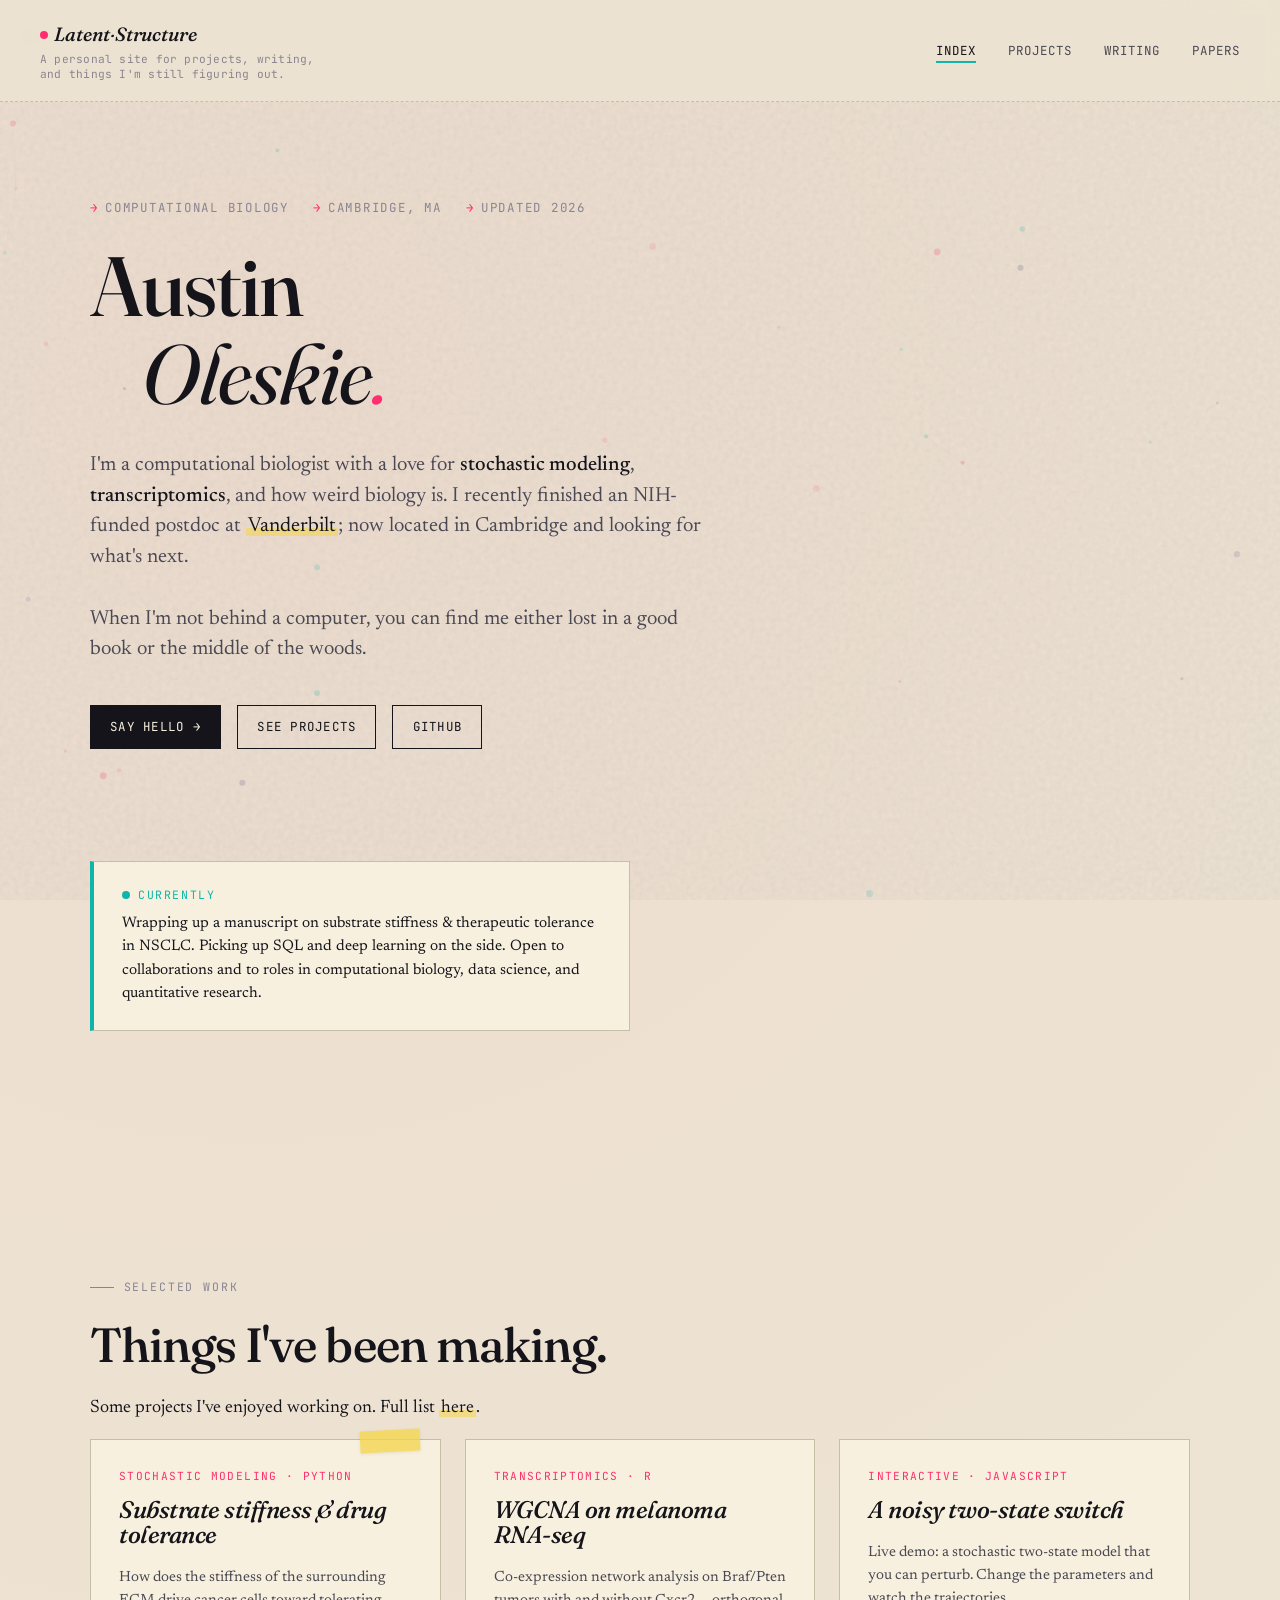
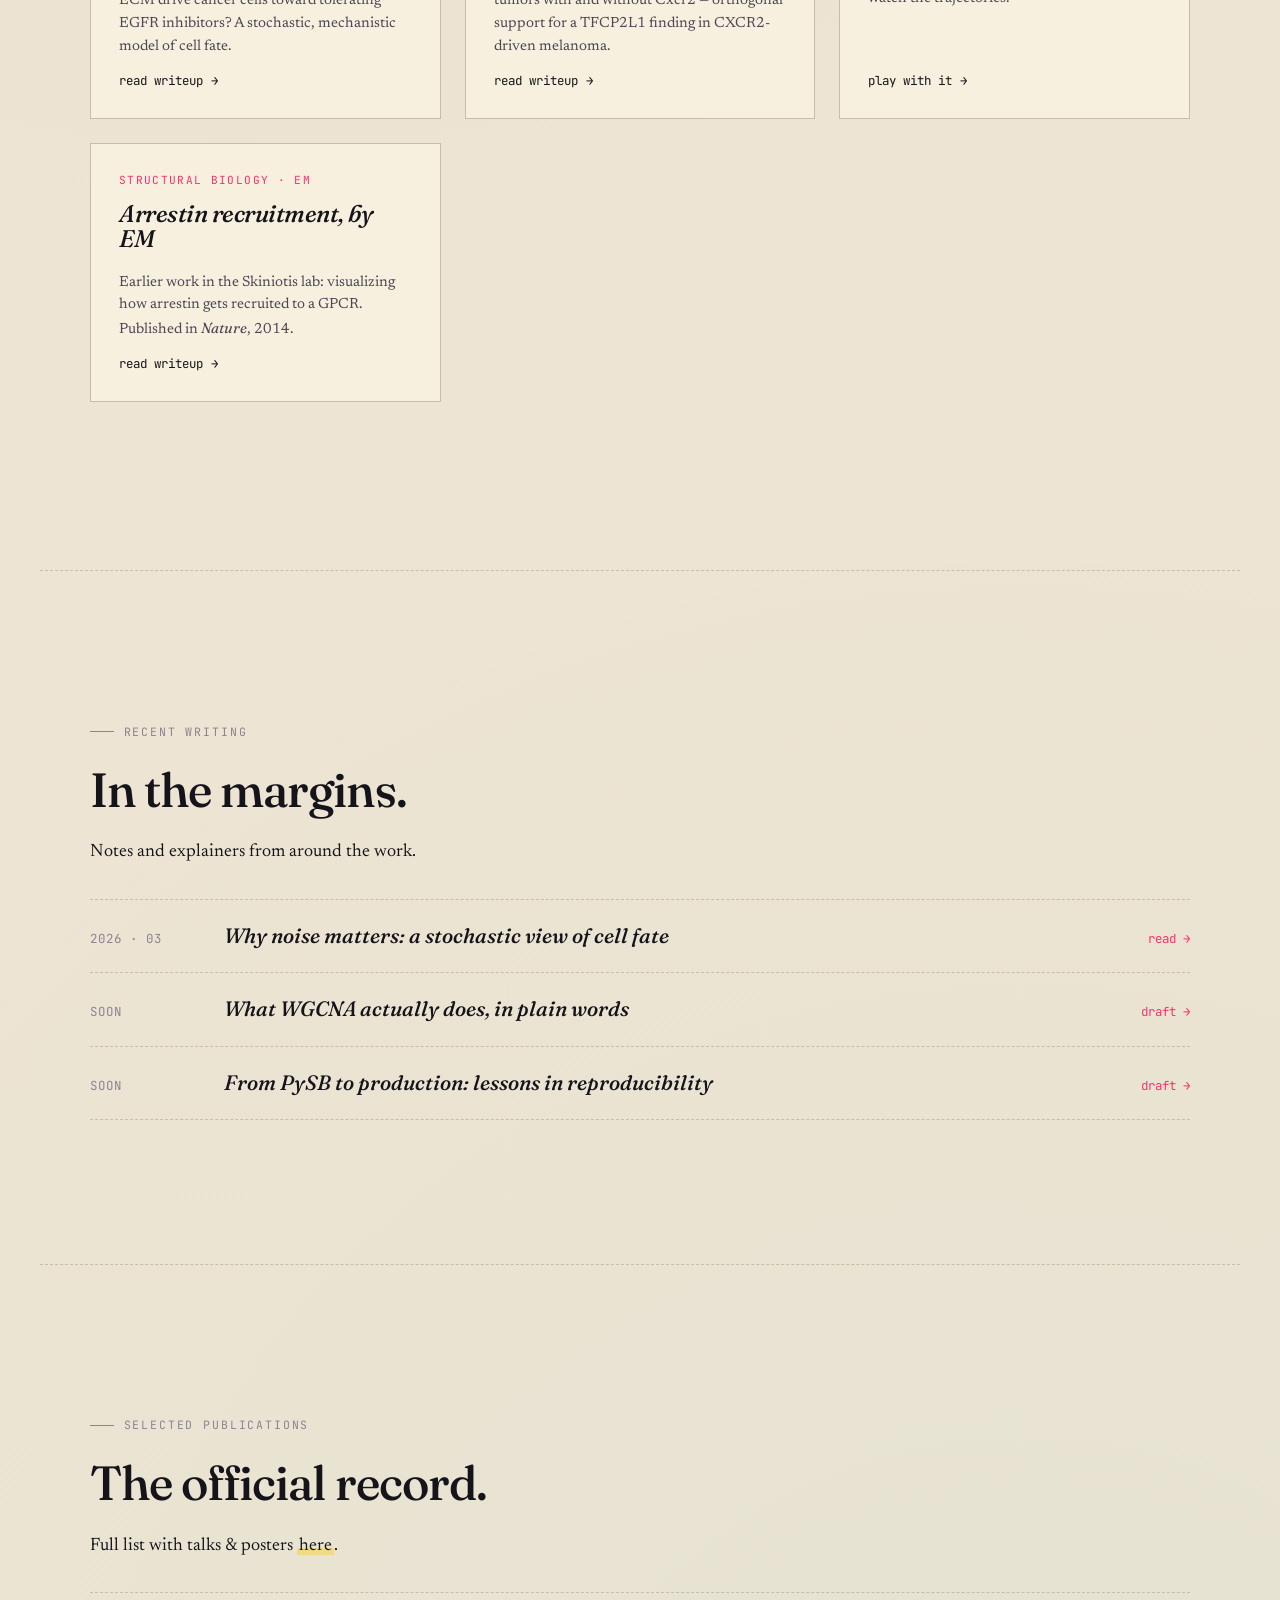
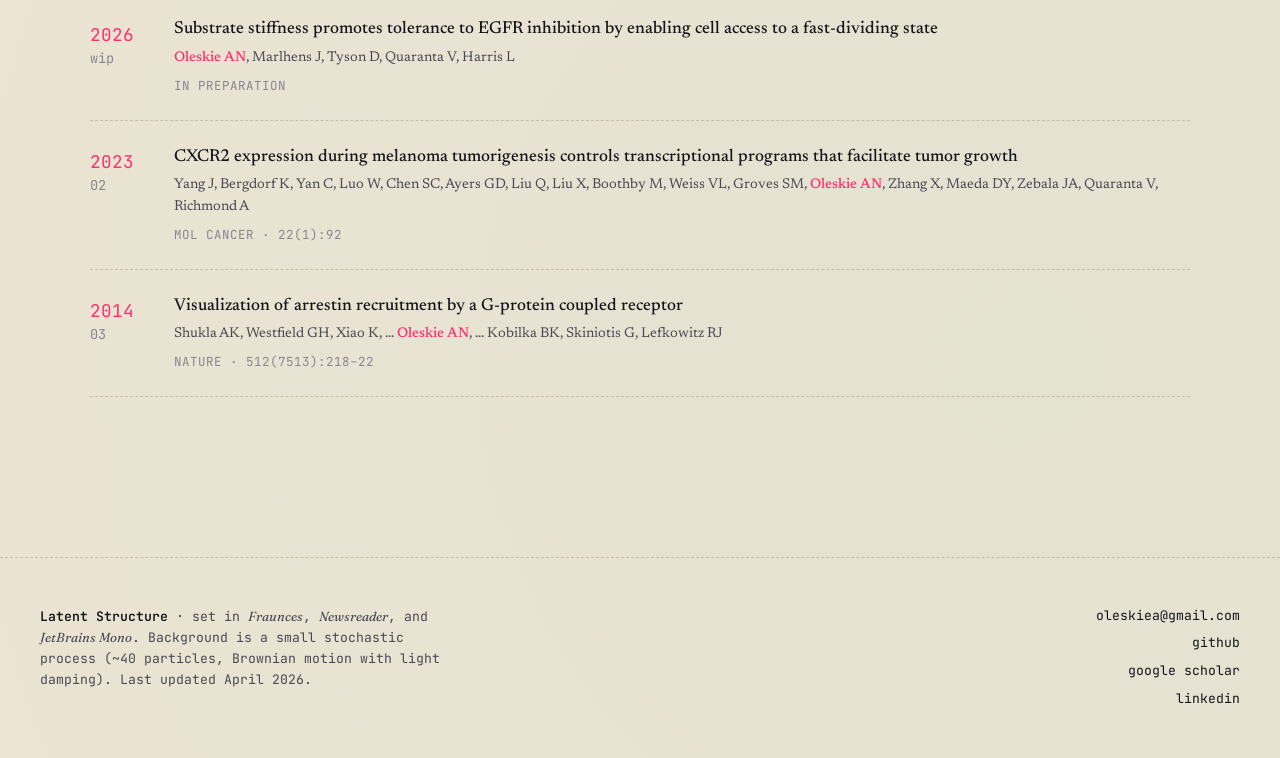
==== index.html @ 3dd17232 "Update projects page; better descriptors" ====
<!doctype html>
<html lang="en">

<head>
  <meta charset="utf-8" />
  <meta name="viewport" content="width=device-width, initial-scale=1" />
  <title>Austin Oleskie · computational biologist</title>
  <meta name="description"
    content="Austin Oleskie — computational biologist working on stochastic models, transcriptomics, and other fun projects." />
  <link rel="preconnect" href="https://fonts.googleapis.com" />
  <link rel="preconnect" href="https://fonts.gstatic.com" crossorigin />
  <link
    href="https://fonts.googleapis.com/css2?family=Fraunces:ital,opsz,wght@0,9..144,400;0,9..144,500;0,9..144,700;1,9..144,400;1,9..144,500&family=JetBrains+Mono:wght@400;600&family=Newsreader:ital,wght@0,400;0,500;0,600;1,400&display=swap"
    rel="stylesheet" />
  <link rel="stylesheet" href="assets/style.css" />
</head>

<body>
  <canvas id="particles"></canvas>

  <div class="shell">
    <nav class="top">
      <div class="mark"><a href="index.html"><span class="dot"></span>Latent<em>·</em>Structure</a><span class="tagline">A personal site for projects, writing, and things I'm still figuring out.</span></div>
      <ul>
        <li><a href="index.html" class="active">index</a></li>
        <li><a href="projects.html">projects</a></li>
        <li><a href="blog/">writing</a></li>
        <li><a href="publications.html">papers</a></li>
      </ul>
    </nav>

    <main>
      <!-- ─── hero ─── -->
      <section class="hero">
        <div class="meta reveal">
          <span>computational biology</span>
          <span>cambridge, ma</span>
          <span>updated 2026</span>
        </div>
        <h1 class="reveal d1">
          <span class="first">Austin</span>
          <span class="last">Oleskie</span>
        </h1>
        <p class="lede reveal d2">
          I'm a computational biologist with a love for <strong>stochastic modeling</strong>,
          <strong>transcriptomics</strong>, and how weird biology is. I recently finished
          an NIH-funded postdoc at <a class="inline" href="https://www.vanderbilt.edu/">Vanderbilt</a>;
          now located in Cambridge and looking for what's next.<br>
          <br>
          When I'm not behind a computer, you can find me either lost in a good book
          or the middle of the woods.
        </p>
        <div class="actions reveal d3">
          <a class="btn primary" href="mailto:oleskiea@gmail.com">say hello →</a>
          <a class="btn" href="projects.html">see projects</a>
          <a class="btn" href="https://github.com/" target="_blank" rel="noopener">github</a>
        </div>
      </section>

      <!-- ─── currently ─── -->
      <section style="padding-top: 0;">
        <div class="status reveal">
          <div class="label">currently</div>
          Wrapping up a manuscript on substrate stiffness &amp; therapeutic tolerance in
          NSCLC. Picking up SQL and deep learning on the side. Open to collaborations
          and to roles in computational biology, data science, and quantitative research.
        </div>
      </section>

      <!-- ─── projects ─── -->
      <section>
        <div class="eyebrow">selected work</div>
        <h2>Things I've been making.</h2>
        <p>Some projects I've enjoyed working on. Full list <a class="inline" href="projects.html">here</a>.</p>

        <div class="grid-projects">
          <a class="card featured" href="projects.html#stiffness">
            <span class="tag">stochastic modeling · python</span>
            <h3>Substrate stiffness &amp; drug tolerance</h3>
            <p>How does the stiffness of the surrounding ECM drive cancer cells toward
              tolerating EGFR inhibitors? A stochastic, mechanistic model of cell fate.</p>
            <span class="arrow">read writeup</span>
          </a>

          <a class="card" href="projects.html#wgcna">
            <span class="tag">transcriptomics · R</span>
            <h3>WGCNA on melanoma RNA-seq</h3>
            <p>Co-expression network analysis on Braf/Pten tumors with and without
              Cxcr2 — orthogonal support for a TFCP2L1 finding in CXCR2-driven melanoma.</p>
            <span class="arrow">read writeup</span>
          </a>

          <a class="card" href="demos/two-state-switch.html">
            <span class="tag">interactive · javascript</span>
            <h3>A noisy two-state switch</h3>
            <p>Live demo: a stochastic two-state model that you can perturb. Change the
              parameters and watch the trajectories.</p>
            <span class="arrow">play with it</span>
          </a>

          <a class="card" href="projects.html#em">
            <span class="tag">structural biology · em</span>
            <h3>Arrestin recruitment, by EM</h3>
            <p>Earlier work in the Skiniotis lab: visualizing how arrestin gets recruited
              to a GPCR. Published in <em>Nature</em>, 2014.</p>
            <span class="arrow">read writeup</span>
          </a>
        </div>
      </section>

      <hr class="dashed" />

      <!-- ─── writing ─── -->
      <section>
        <div class="eyebrow">recent writing</div>
        <h2>In the margins.</h2>
        <p>Notes and explainers from around the work.</p>

        <div class="posts">
          <a class="post-link" href="blog/stochastic-cell-fate.html">
            <span class="date">2026 · 03</span>
            <span class="title">Why noise matters: a stochastic view of cell fate</span>
            <span class="read">read →</span>
          </a>
          <a class="post-link" href="blog/">
            <span class="date">soon</span>
            <span class="title">What WGCNA actually does, in plain words</span>
            <span class="read">draft →</span>
          </a>
          <a class="post-link" href="blog/">
            <span class="date">soon</span>
            <span class="title">From PySB to production: lessons in reproducibility</span>
            <span class="read">draft →</span>
          </a>
        </div>
      </section>

      <hr class="dashed" />

      <!-- ─── publications ─── -->
      <section>
        <div class="eyebrow">selected publications</div>
        <h2>The official record.</h2>
        <p>Full list with talks &amp; posters <a class="inline" href="publications.html">here</a>.</p>

        <ol class="pub-list">
          <li>
            <div class="num"><span class="yr">2026</span> wip</div>
            <div>
              <div class="title">Substrate stiffness promotes tolerance to EGFR inhibition by enabling cell access to a
                fast-dividing state</div>
              <div class="authors"><strong>Oleskie AN</strong>, Marlhens J, Tyson D, Quaranta V, Harris L</div>
              <div class="venue">in preparation</div>
            </div>
          </li>
          <li>
            <div class="num"><span class="yr">2023</span> 02</div>
            <div>
              <div class="title">CXCR2 expression during melanoma tumorigenesis controls transcriptional programs that
                facilitate tumor growth</div>
              <div class="authors">Yang J, Bergdorf K, Yan C, Luo W, Chen SC, Ayers GD, Liu Q, Liu X, Boothby M, Weiss
                VL, Groves SM, <strong>Oleskie AN</strong>, Zhang X, Maeda DY, Zebala JA, Quaranta V, Richmond A</div>
              <div class="venue">Mol Cancer · 22(1):92</div>
            </div>
          </li>
          <li>
            <div class="num"><span class="yr">2014</span> 03</div>
            <div>
              <div class="title">Visualization of arrestin recruitment by a G-protein coupled receptor</div>
              <div class="authors">Shukla AK, Westfield GH, Xiao K, … <strong>Oleskie AN</strong>, … Kobilka BK,
                Skiniotis G, Lefkowitz RJ</div>
              <div class="venue">Nature · 512(7513):218–22</div>
            </div>
          </li>
        </ol>
      </section>
    </main>

    <footer>
      <div class="colophon">
        <strong>Latent Structure</strong> · set in <em>Fraunces</em>, <em>Newsreader</em>,
        and <em>JetBrains Mono</em>. Background is a small stochastic process
        (~40 particles, Brownian motion with light damping). Last updated April 2026.
      </div>
      <div class="links">
        <a href="mailto:oleskiea@gmail.com">oleskiea@gmail.com</a>
        <a href="https://github.com/aoleskie">github</a>
        <a
          href="https://scholar.google.com/citations?hl=en&user=KjXvl_oAAAAJ&view_op=list_works&gmla=AIqSsVuDvJ87dx4aifz9MTrtX6MfJv5J8pbEFMWkEYYTjitiVb8yt_DgWRZy1NHKKY92F_BEBjH-Nt3YDxhJ_txv">google
          scholar</a>
        <a href="https://www.linkedin.com/in/austin-oleskie/">linkedin</a>
      </div>
    </footer>
  </div>

  <script src="assets/main.js"></script>
</body>

</html>
---- assets/style.css ----
/* ─────────────────────────────────────────────────────────────
   Latent Structure · personal site
   "lab notebook" aesthetic — cream paper, ink type,
   fluorescent accents (magenta + teal)
   ───────────────────────────────────────────────────────────── */

:root {
  /* palette */
  --bg: #ede4d3;
  --bg-deep: #e3d9c4;
  --paper: #f7f0de;
  --ink: #14141a;
  --ink-soft: #4a4853;
  --ink-muted: #8a8590;
  --rule: #c8bea8;

  --magenta: #ff2e6e;
  --teal: #0fb5a8;
  --highlight: #f5d547;
  --indigo: #2c3a82;

  /* status palette */
  --status-done: #0fb5a8;
  --status-ongoing: #2c3a82;
  --status-paused: #8a8590;
  --status-wip: #ff2e6e;

  /* type */
  --display: "Fraunces", "Times New Roman", serif;
  --body: "Newsreader", Georgia, serif;
  --mono: "JetBrains Mono", "Courier New", monospace;

  /* layout */
  --measure: 68ch;
  --pad: clamp(1.25rem, 4vw, 2.5rem);
}

* { box-sizing: border-box; margin: 0; padding: 0; }

html { scroll-behavior: smooth; }

body {
  font-family: var(--body);
  font-size: 18px;
  line-height: 1.55;
  color: var(--ink);
  background: var(--bg);
  background-image:
    radial-gradient(circle at 20% 10%, rgba(255, 46, 110, 0.04), transparent 40%),
    radial-gradient(circle at 80% 90%, rgba(15, 181, 168, 0.04), transparent 40%);
  min-height: 100vh;
  overflow-x: hidden;
}

/* paper grain */
body::before {
  content: "";
  position: fixed;
  inset: 0;
  pointer-events: none;
  z-index: 1;
  opacity: 0.4;
  background-image:
    url("data:image/svg+xml,%3Csvg viewBox='0 0 200 200' xmlns='http://www.w3.org/2000/svg'%3E%3Cfilter id='n'%3E%3CfeTurbulence type='fractalNoise' baseFrequency='0.85' numOctaves='2'/%3E%3CfeColorMatrix values='0 0 0 0 0.08 0 0 0 0 0.08 0 0 0 0 0.1 0 0 0 0.18 0'/%3E%3C/filter%3E%3Crect width='100%25' height='100%25' filter='url(%23n)'/%3E%3C/svg%3E");
}

/* particle canvas */
#particles {
  position: fixed;
  inset: 0;
  z-index: 0;
  pointer-events: none;
  opacity: 0.55;
}

.shell { position: relative; z-index: 2; }

/* ─── nav ───────────────────────────────────────────────── */
nav.top {
  display: flex;
  justify-content: space-between;
  align-items: center;
  padding: 1.25rem var(--pad);
  border-bottom: 1px dashed var(--rule);
  background: rgba(237, 228, 211, 0.78);
  backdrop-filter: blur(6px);
  -webkit-backdrop-filter: blur(6px);
  position: sticky;
  top: 0;
  z-index: 10;
}

nav.top .mark {
  display: flex;
  flex-direction: column;
  gap: 0.15rem;
  font-family: var(--display);
  font-style: italic;
  font-weight: 500;
  font-size: 1.2rem;
  letter-spacing: -0.01em;
}
nav.top .mark a { color: var(--ink); text-decoration: none; }
nav.top .mark .dot {
  display: inline-block;
  width: 8px; height: 8px;
  background: var(--magenta);
  border-radius: 50%;
  margin-right: 0.4rem;
  transform: translateY(-2px);
}
nav.top .mark .tagline {
  font-family: var(--mono);
  font-style: normal;
  font-weight: 400;
  font-size: 0.7rem;
  letter-spacing: 0.02em;
  color: var(--ink-muted);
  max-width: 42ch;
  line-height: 1.3;
}
@media (max-width: 720px) {
  nav.top .mark .tagline { display: none; }
}

nav.top ul {
  list-style: none;
  display: flex;
  gap: clamp(1rem, 3vw, 2rem);
  font-family: var(--mono);
  font-size: 0.78rem;
  text-transform: uppercase;
  letter-spacing: 0.08em;
}
nav.top ul a {
  color: var(--ink-soft);
  text-decoration: none;
  position: relative;
  padding-bottom: 2px;
  transition: color 0.2s ease;
}
nav.top ul a:hover { color: var(--ink); }
nav.top ul a::after {
  content: "";
  position: absolute;
  left: 0; right: 0; bottom: -2px;
  height: 2px;
  background: var(--magenta);
  transform: scaleX(0);
  transform-origin: left;
  transition: transform 0.25s ease;
}
nav.top ul a:hover::after { transform: scaleX(1); }
nav.top ul a.active { color: var(--ink); }
nav.top ul a.active::after { transform: scaleX(1); background: var(--teal); }

/* ─── layout ────────────────────────────────────────────── */
main { padding: 0 var(--pad); }

section {
  max-width: 1100px;
  margin: 0 auto;
  padding: clamp(3rem, 8vw, 6rem) 0;
}

.eyebrow {
  font-family: var(--mono);
  font-size: 0.72rem;
  text-transform: uppercase;
  letter-spacing: 0.16em;
  color: var(--ink-muted);
  display: inline-flex;
  align-items: center;
  gap: 0.6rem;
  margin-bottom: 1.5rem;
}
.eyebrow::before {
  content: "";
  width: 24px;
  height: 1px;
  background: var(--ink-muted);
}

h1, h2, h3 {
  font-family: var(--display);
  font-weight: 500;
  letter-spacing: -0.02em;
  line-height: 1.05;
  color: var(--ink);
}

h1 { font-size: clamp(2.5rem, 7vw, 5.25rem); }
h2 { font-size: clamp(2rem, 4.5vw, 3rem); margin-bottom: 1.5rem; }
h3 { font-size: clamp(1.25rem, 2vw, 1.5rem); margin-bottom: 0.5rem; }

p { max-width: var(--measure); margin-bottom: 1rem; }

a { color: var(--ink); }
a.inline {
  text-decoration: none;
  background-image: linear-gradient(transparent 60%, rgba(245, 213, 71, 0.55) 60%);
  background-size: 100% 100%;
  padding: 0 0.1em;
  transition: background-image 0.25s ease;
}
a.inline:hover {
  background-image: linear-gradient(transparent 0%, rgba(245, 213, 71, 0.55) 0%);
}

em { font-family: var(--display); font-style: italic; font-weight: 400; }

code, .mono { font-family: var(--mono); font-size: 0.92em; }
code {
  background: rgba(20, 20, 26, 0.06);
  padding: 0.1em 0.35em;
  border-radius: 3px;
}

pre {
  font-family: var(--mono);
  font-size: 0.85rem;
  line-height: 1.5;
  background: var(--ink);
  color: #f0e9d8;
  padding: 1.25rem 1.5rem;
  border-radius: 4px;
  overflow-x: auto;
  margin: 1.5rem 0;
  border-left: 3px solid var(--magenta);
}
pre code { background: none; padding: 0; color: inherit; }

hr.dashed {
  border: none;
  border-top: 1px dashed var(--rule);
  margin: 3rem 0;
}

/* ─── hero ──────────────────────────────────────────────── */
.hero {
  padding-top: clamp(3rem, 10vw, 6rem);
  padding-bottom: clamp(2rem, 6vw, 4rem);
  position: relative;
}

.hero .meta {
  font-family: var(--mono);
  font-size: 0.78rem;
  text-transform: uppercase;
  letter-spacing: 0.14em;
  color: var(--ink-muted);
  margin-bottom: 1.5rem;
  display: flex;
  gap: 1.5rem;
  flex-wrap: wrap;
}
.hero .meta span::before {
  content: "→";
  margin-right: 0.4rem;
  color: var(--magenta);
}

.hero h1 {
  font-style: normal;
}
.hero h1 .first { display: block; }
.hero h1 .last {
  display: block;
  font-style: italic;
  font-weight: 400;
  color: var(--ink);
  margin-left: clamp(1rem, 4vw, 4rem);
  position: relative;
}
.hero h1 .last::after {
  content: ".";
  color: var(--magenta);
}

.hero .lede {
  font-family: var(--body);
  font-size: clamp(1.1rem, 1.6vw, 1.35rem);
  line-height: 1.5;
  margin-top: 2rem;
  max-width: 56ch;
  color: var(--ink-soft);
}
.hero .lede strong { color: var(--ink); font-weight: 500; }

.hero .actions {
  margin-top: 2.5rem;
  display: flex;
  gap: 1rem;
  flex-wrap: wrap;
}

.btn {
  display: inline-flex;
  align-items: center;
  gap: 0.5rem;
  padding: 0.7rem 1.2rem;
  font-family: var(--mono);
  font-size: 0.78rem;
  text-transform: uppercase;
  letter-spacing: 0.1em;
  text-decoration: none;
  border: 1px solid var(--ink);
  background: transparent;
  color: var(--ink);
  cursor: pointer;
  transition: all 0.2s ease;
}
.btn:hover {
  background: var(--ink);
  color: var(--paper);
  transform: translate(-2px, -2px);
  box-shadow: 4px 4px 0 var(--magenta);
}
.btn.primary {
  background: var(--ink);
  color: var(--paper);
}
.btn.primary:hover {
  background: var(--magenta);
  border-color: var(--magenta);
  box-shadow: 4px 4px 0 var(--ink);
}

/* ─── status block ──────────────────────────────────────── */
.status {
  background: var(--paper);
  border: 1px solid var(--rule);
  border-left: 4px solid var(--teal);
  padding: 1.5rem 1.75rem;
  margin: 3rem 0;
  font-size: 0.95rem;
  position: relative;
  max-width: 60ch;
}
.status .label {
  font-family: var(--mono);
  font-size: 0.72rem;
  text-transform: uppercase;
  letter-spacing: 0.14em;
  color: var(--teal);
  margin-bottom: 0.5rem;
  display: flex;
  align-items: center;
  gap: 0.5rem;
}
.status .label::before {
  content: "";
  width: 8px; height: 8px;
  background: var(--teal);
  border-radius: 50%;
  animation: pulse 2s ease-in-out infinite;
}
@keyframes pulse {
  0%, 100% { opacity: 1; transform: scale(1); }
  50% { opacity: 0.5; transform: scale(1.3); }
}

/* ─── filter pills ──────────────────────────────────────── */
.filters {
  display: flex;
  flex-wrap: wrap;
  gap: 0.5rem;
  margin: 1.5rem 0 0.5rem;
  font-family: var(--mono);
  font-size: 0.75rem;
  text-transform: uppercase;
  letter-spacing: 0.1em;
}
.filter-pill {
  display: inline-flex;
  align-items: center;
  gap: 0.4rem;
  padding: 0.4rem 0.8rem;
  border: 1px solid var(--rule);
  background: transparent;
  color: var(--ink-soft);
  cursor: pointer;
  transition: all 0.15s ease;
  font-family: inherit;
  font-size: inherit;
  text-transform: inherit;
  letter-spacing: inherit;
  border-radius: 999px;
}
.filter-pill:hover {
  border-color: var(--ink);
  color: var(--ink);
}
.filter-pill.active {
  background: var(--ink);
  color: var(--paper);
  border-color: var(--ink);
}
.filter-pill .count {
  font-size: 0.75em;
  color: var(--ink-muted);
  margin-left: 0.1em;
}
.filter-pill.active .count {
  color: rgba(247, 240, 222, 0.55);
}

/* ─── category headings ─────────────────────────────────── */
.category-heading {
  display: flex;
  align-items: baseline;
  gap: 1rem;
  margin: 2.5rem 0 1rem;
  padding-bottom: 0.5rem;
  border-bottom: 1px dashed var(--rule);
}
.category-heading h3 {
  font-family: var(--display);
  font-style: italic;
  font-weight: 500;
  font-size: 1.5rem;
}
.category-heading .count {
  font-family: var(--mono);
  font-size: 0.75rem;
  color: var(--ink-muted);
  text-transform: uppercase;
  letter-spacing: 0.1em;
}
.category-heading.is-hidden { display: none; }

/* ─── project cards ─────────────────────────────────────── */
.grid-projects {
  display: grid;
  grid-template-columns: repeat(auto-fit, minmax(280px, 1fr));
  gap: 1.5rem;
  margin-top: 1rem;
  margin-bottom: 1.5rem;
}

.card {
  background: var(--paper);
  border: 1px solid var(--rule);
  padding: 1.75rem;
  text-decoration: none;
  color: inherit;
  position: relative;
  transition: transform 0.25s ease, box-shadow 0.25s ease, opacity 0.2s ease;
  display: flex;
  flex-direction: column;
  gap: 0.75rem;
}
.card:hover {
  transform: translate(-3px, -3px);
  box-shadow: 6px 6px 0 var(--ink);
}
.card.is-filtered-out { display: none; }
.card .tag {
  font-family: var(--mono);
  font-size: 0.7rem;
  text-transform: uppercase;
  letter-spacing: 0.12em;
  color: var(--magenta);
}
.card h3 {
  font-family: var(--display);
  font-style: italic;
  font-weight: 500;
}
.card p {
  font-size: 0.92rem;
  color: var(--ink-soft);
  margin: 0;
}
.card .arrow {
  margin-top: auto;
  font-family: var(--mono);
  font-size: 0.78rem;
  color: var(--ink);
  display: flex;
  align-items: center;
  gap: 0.5rem;
}
.card .arrow::after {
  content: "→";
  transition: transform 0.2s ease;
}
.card:hover .arrow::after { transform: translateX(4px); }

.card.featured .status-badge {
  top: 1.6rem;
}

/* tape on featured */
.card.featured::before {
  content: "";
  position: absolute;
  top: -10px;
  right: 20px;
  width: 60px;
  height: 22px;
  background: rgba(245, 213, 71, 0.75);
  transform: rotate(-3deg);
  box-shadow: 0 1px 3px rgba(0, 0, 0, 0.08);
  z-index: 1;
}

/* ─── status badge on cards ─────────────────────────────── */
.card .status-badge {
  position: absolute;
  top: 1rem;
  right: 1rem;
  font-family: var(--mono);
  font-size: 0.62rem;
  text-transform: uppercase;
  letter-spacing: 0.12em;
  padding: 0.2rem 0.5rem;
  border-radius: 2px;
  background: rgba(20, 20, 26, 0.06);
  color: var(--ink-soft);
  display: inline-flex;
  align-items: center;
  gap: 0.35rem;
}
.card .status-badge::before {
  content: "";
  width: 6px;
  height: 6px;
  border-radius: 50%;
  background: var(--ink-muted);
}
.card .status-badge[data-status="done"]::before { background: var(--status-done); }
.card .status-badge[data-status="ongoing"]::before { background: var(--status-ongoing); }
.card .status-badge[data-status="paused"]::before { background: var(--status-paused); }
.card .status-badge[data-status="wip"]::before {
  background: var(--status-wip);
  animation: pulse 2s ease-in-out infinite;
}

/* ─── publication list ──────────────────────────────────── */
.pub-list {
  list-style: none;
  margin-top: 2rem;
}
.pub-list li {
  display: grid;
  grid-template-columns: 60px 1fr;
  gap: 1.5rem;
  padding: 1.5rem 0;
  border-top: 1px dashed var(--rule);
}
.pub-list li:last-child { border-bottom: 1px dashed var(--rule); }
.pub-list .num {
  font-family: var(--mono);
  font-size: 0.85rem;
  color: var(--ink-muted);
}
.pub-list .num .yr { color: var(--magenta); display: block; font-size: 1.1rem; margin-top: 0.2rem; }
.pub-list .title {
  font-family: var(--body);
  font-size: 1.08rem;
  font-weight: 500;
  line-height: 1.4;
  margin-bottom: 0.4rem;
  color: var(--ink);
}
.pub-list .authors {
  font-size: 0.88rem;
  color: var(--ink-soft);
  margin-bottom: 0.4rem;
}
.pub-list .authors strong { color: var(--magenta); font-weight: 500; }
.pub-list .venue {
  font-family: var(--mono);
  font-size: 0.78rem;
  color: var(--ink-muted);
  text-transform: uppercase;
  letter-spacing: 0.08em;
}

/* ─── blog list ─────────────────────────────────────────── */
.posts {
  display: flex;
  flex-direction: column;
  margin-top: 2rem;
}
.post-link {
  display: grid;
  grid-template-columns: 110px 1fr auto;
  gap: 1.5rem;
  align-items: baseline;
  padding: 1.25rem 0;
  border-top: 1px dashed var(--rule);
  text-decoration: none;
  color: inherit;
  transition: padding 0.2s ease;
}
.post-link:last-child { border-bottom: 1px dashed var(--rule); }
.post-link:hover { padding-left: 0.75rem; }
.post-link .date {
  font-family: var(--mono);
  font-size: 0.78rem;
  color: var(--ink-muted);
  text-transform: uppercase;
  letter-spacing: 0.08em;
}
.post-link .title {
  font-family: var(--display);
  font-size: 1.3rem;
  font-style: italic;
  font-weight: 500;
}
.post-link .read {
  font-family: var(--mono);
  font-size: 0.78rem;
  color: var(--magenta);
}
@media (max-width: 640px) {
  .post-link { grid-template-columns: 1fr; gap: 0.4rem; }
  .post-link .read { display: none; }
}

/* ─── article (blog post / project deep-dive) ───────────── */
.article {
  max-width: var(--measure);
  margin: 0 auto;
  padding: clamp(2rem, 6vw, 4rem) 0;
}
.article header { margin-bottom: 3rem; }
.article header .date {
  font-family: var(--mono);
  font-size: 0.78rem;
  text-transform: uppercase;
  letter-spacing: 0.12em;
  color: var(--ink-muted);
  margin-bottom: 1rem;
}
.article h1 {
  font-size: clamp(2rem, 4.5vw, 3.25rem);
  font-style: italic;
  font-weight: 500;
}
.article p {
  font-size: 1.08rem;
  line-height: 1.7;
  margin-bottom: 1.5rem;
}
.article p.lede {
  font-size: 1.25rem;
  font-style: italic;
  color: var(--ink-soft);
  font-family: var(--display);
  font-weight: 400;
}
.article h2 {
  font-size: 1.65rem;
  margin-top: 2.5rem;
  margin-bottom: 0.75rem;
}
.article ul { padding-left: 1.5rem; margin-bottom: 1.5rem; }
.article li { margin-bottom: 0.5rem; }
.article blockquote {
  border-left: 3px solid var(--magenta);
  padding: 0.5rem 0 0.5rem 1.5rem;
  font-style: italic;
  color: var(--ink-soft);
  margin: 1.5rem 0;
}
.article .footnote {
  font-family: var(--mono);
  font-size: 0.85rem;
  color: var(--ink-muted);
  margin-top: 3rem;
  padding-top: 1rem;
  border-top: 1px dashed var(--rule);
}

/* ─── reading list ──────────────────────────────────────── */
.reading-grid {
  display: grid;
  grid-template-columns: repeat(auto-fill, minmax(220px, 1fr));
  gap: 1rem;
  margin-top: 2rem;
}
.book {
  background: var(--paper);
  border: 1px solid var(--rule);
  padding: 1rem 1.1rem;
  display: flex;
  flex-direction: column;
  gap: 0.3rem;
  position: relative;
  transition: transform 0.2s ease, box-shadow 0.2s ease;
}
.book:hover {
  transform: translate(-2px, -2px);
  box-shadow: 4px 4px 0 var(--ink);
}
.book .country {
  font-family: var(--mono);
  font-size: 0.7rem;
  text-transform: uppercase;
  letter-spacing: 0.1em;
  color: var(--magenta);
}
.book .title {
  font-family: var(--display);
  font-style: italic;
  font-size: 1.05rem;
  line-height: 1.25;
  color: var(--ink);
}
.book .author {
  font-size: 0.85rem;
  color: var(--ink-soft);
}
.book .year {
  font-family: var(--mono);
  font-size: 0.72rem;
  color: var(--ink-muted);
  margin-top: 0.2rem;
}
.book.is-future {
  background: transparent;
  border-style: dashed;
  opacity: 0.7;
}
.book.is-future .title { color: var(--ink-muted); }

/* ─── interactive demo styling ──────────────────────────── */
.demo-frame {
  background: var(--paper);
  border: 1px solid var(--rule);
  padding: 1.5rem;
  margin: 2rem 0;
}
.demo-controls {
  display: grid;
  grid-template-columns: repeat(auto-fit, minmax(180px, 1fr));
  gap: 1rem;
  margin-bottom: 1rem;
  font-family: var(--mono);
  font-size: 0.82rem;
}
.demo-controls label {
  display: flex;
  flex-direction: column;
  gap: 0.4rem;
  color: var(--ink-soft);
}
.demo-controls .lbl {
  color: var(--ink);
  font-weight: 500;
}
.demo-controls .lbl em {
  color: var(--ink-muted);
  font-family: var(--body);
  font-style: italic;
  font-weight: 400;
  margin-left: 0.25em;
}
.demo-controls sub {
  font-size: 0.75em;
  color: var(--ink-soft);
}
.demo-controls input[type="range"] {
  -webkit-appearance: none;
  width: 100%;
  height: 4px;
  background: var(--rule);
  outline: none;
}
.demo-controls input[type="range"]::-webkit-slider-thumb {
  -webkit-appearance: none;
  width: 16px; height: 16px;
  border-radius: 50%;
  background: var(--magenta);
  cursor: pointer;
}
.demo-controls input[type="range"]::-moz-range-thumb {
  width: 16px; height: 16px;
  border-radius: 50%;
  background: var(--magenta);
  cursor: pointer;
  border: none;
}
.demo-controls .val { color: var(--magenta); font-weight: 600; }
.demo-buttons { display: flex; gap: 0.5rem; margin-top: 0.5rem; flex-wrap: wrap; }
.demo-buttons button {
  font-family: var(--mono);
  font-size: 0.75rem;
  text-transform: uppercase;
  letter-spacing: 0.08em;
  padding: 0.45rem 0.9rem;
  border: 1px solid var(--ink);
  background: transparent;
  color: var(--ink);
  cursor: pointer;
  transition: all 0.15s ease;
}
.demo-buttons button:hover { background: var(--ink); color: var(--paper); }

canvas.demo-canvas {
  width: 100%;
  height: 320px;
  background: var(--paper);
  border: 1px solid var(--rule);
  display: block;
}

/* ─── footer ────────────────────────────────────────────── */
footer {
  border-top: 1px dashed var(--rule);
  padding: 3rem var(--pad);
  margin-top: 4rem;
  display: grid;
  grid-template-columns: 1fr auto;
  gap: 2rem;
  font-family: var(--mono);
  font-size: 0.82rem;
  color: var(--ink-soft);
}
footer .colophon { max-width: 50ch; line-height: 1.6; }
footer .colophon strong { color: var(--ink); font-weight: 600; }
footer .links { display: flex; flex-direction: column; gap: 0.4rem; align-items: flex-end; }
footer .links a {
  color: var(--ink);
  text-decoration: none;
  border-bottom: 1px solid transparent;
  transition: border-color 0.2s ease;
}
footer .links a:hover { border-color: var(--magenta); }
@media (max-width: 640px) {
  footer { grid-template-columns: 1fr; }
  footer .links { align-items: flex-start; }
}

/* ─── reveal animation ──────────────────────────────────── */
.reveal {
  opacity: 0;
  transform: translateY(20px);
  animation: reveal 0.7s cubic-bezier(0.16, 1, 0.3, 1) forwards;
}
.reveal.d1 { animation-delay: 0.1s; }
.reveal.d2 { animation-delay: 0.2s; }
.reveal.d3 { animation-delay: 0.35s; }
.reveal.d4 { animation-delay: 0.5s; }
@keyframes reveal {
  to { opacity: 1; transform: translateY(0); }
}

::selection { background: var(--magenta); color: var(--paper); }

@media (max-width: 640px) {
  body { font-size: 17px; }
  .pub-list li { grid-template-columns: 1fr; gap: 0.4rem; }
}
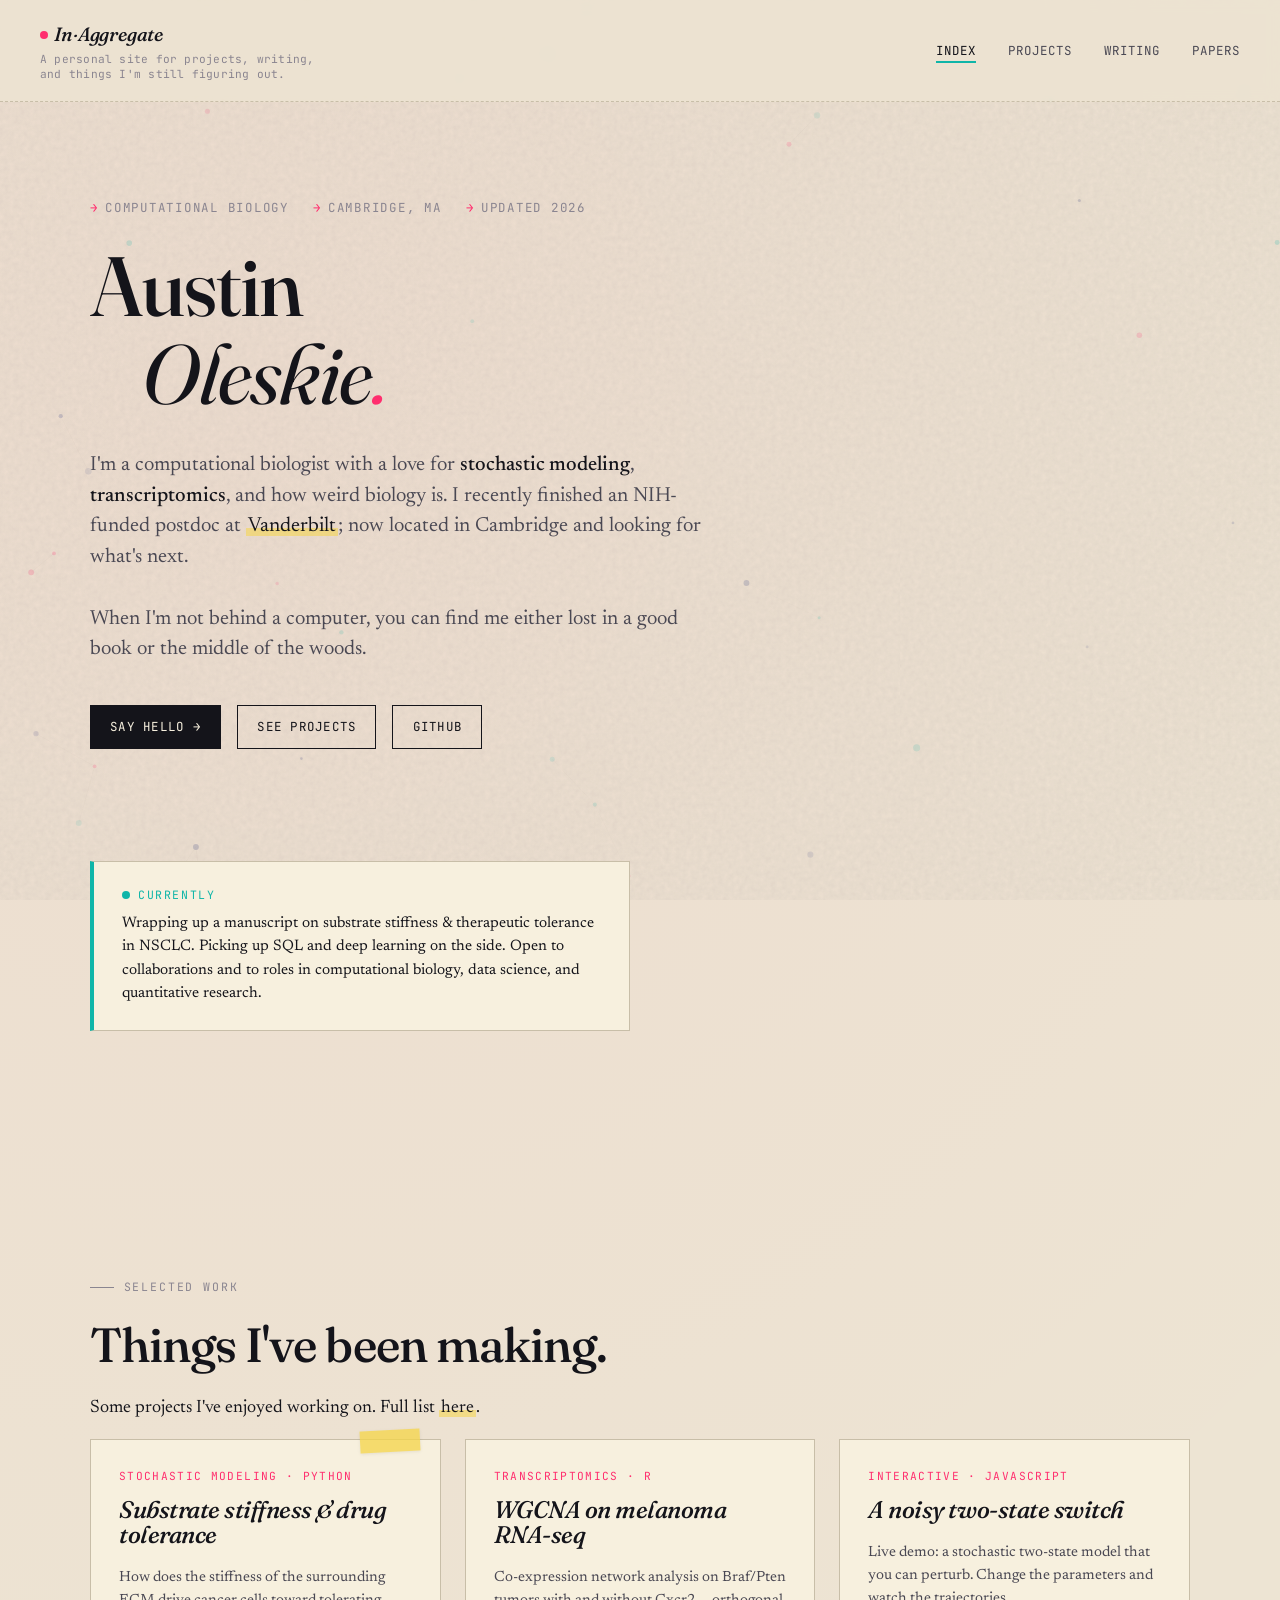
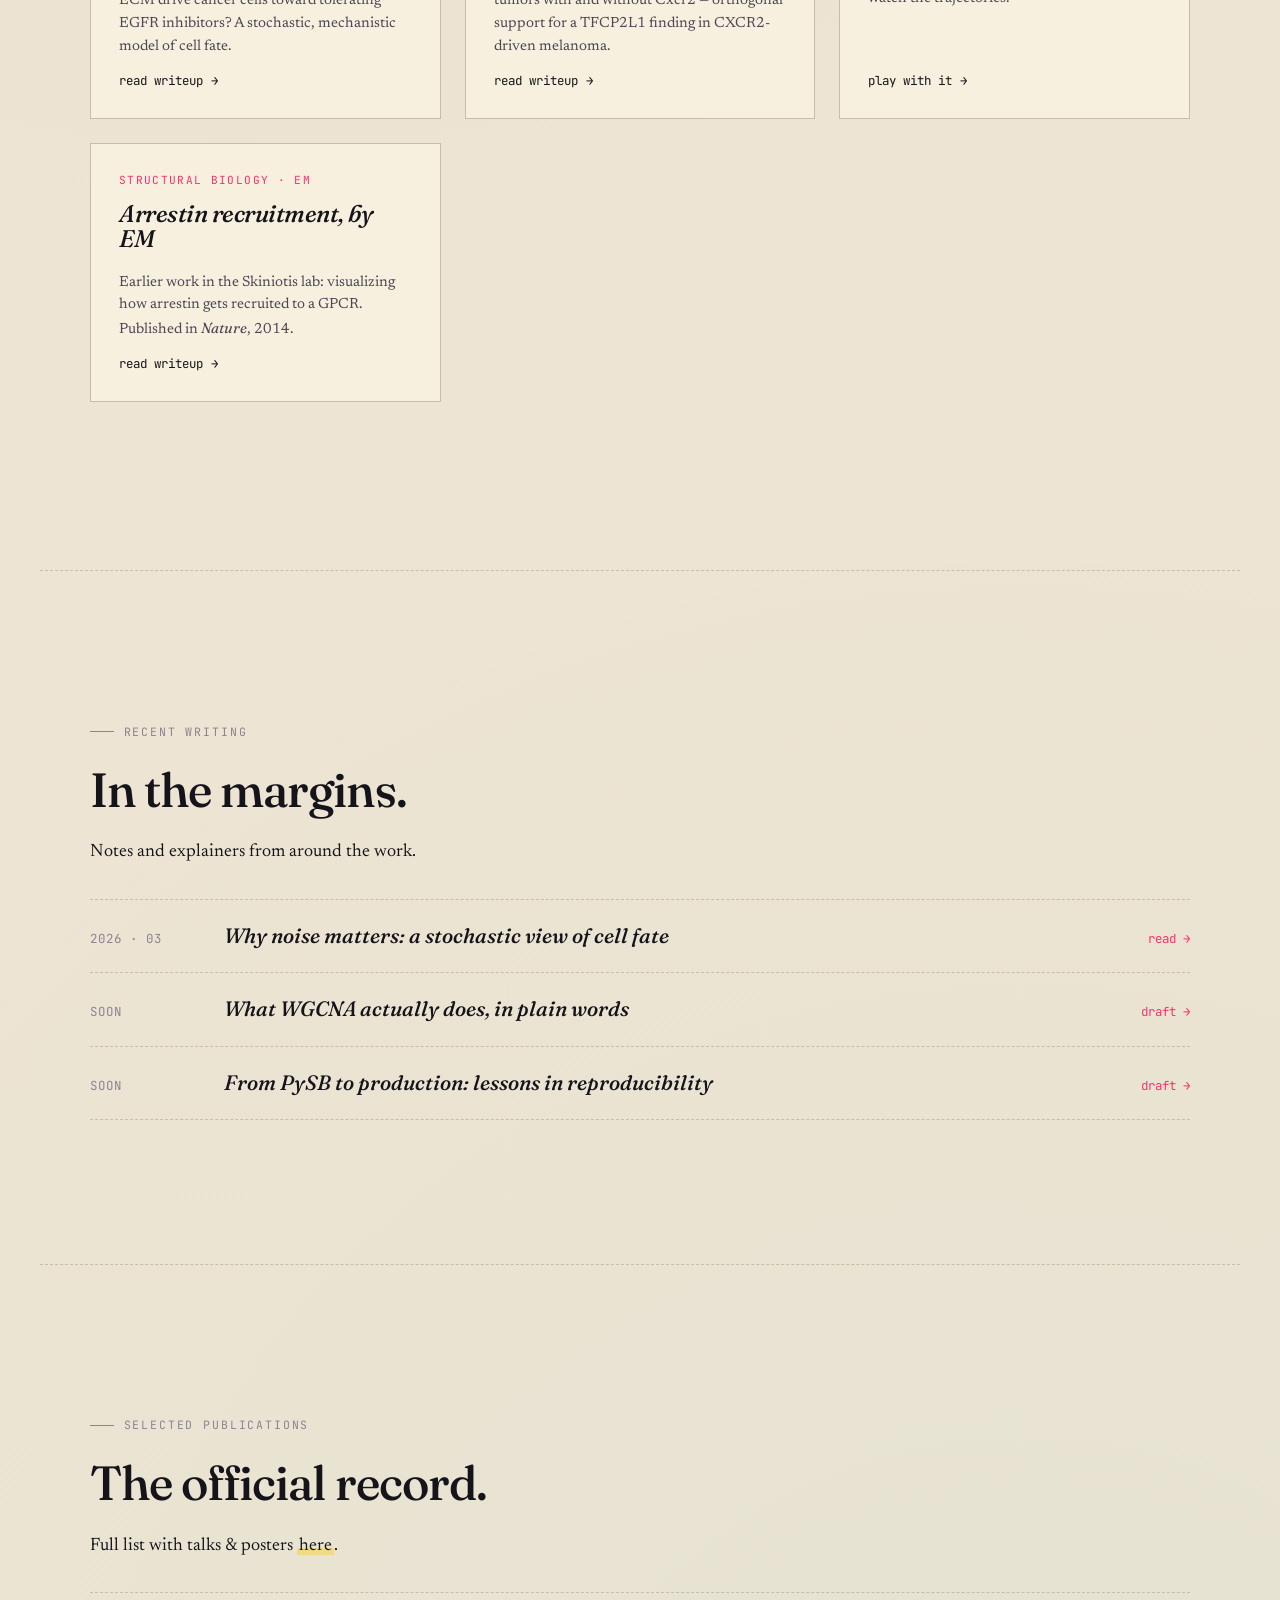
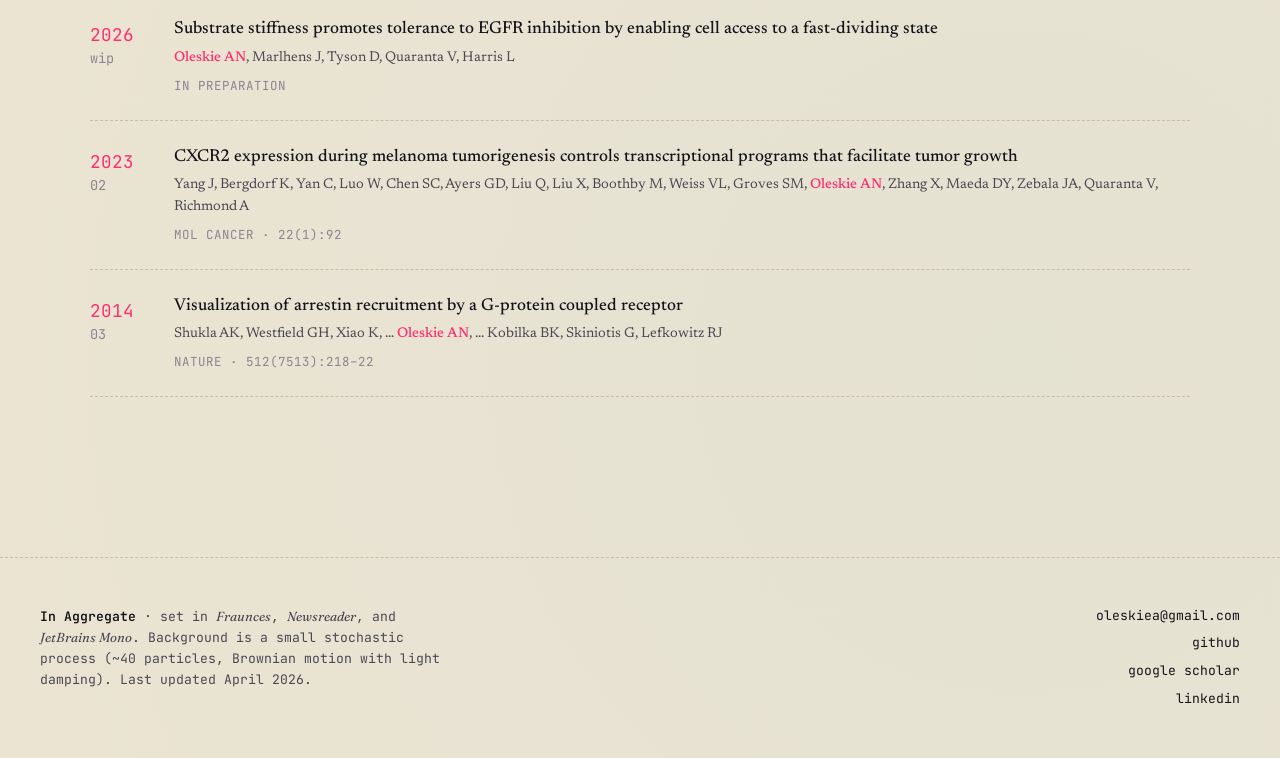
==== commit ff0393ac: "Change website name to in aggregate" ====
--- a/index.html
+++ b/index.html
@@ -20,7 +20,7 @@
 
   <div class="shell">
     <nav class="top">
-      <div class="mark"><a href="index.html"><span class="dot"></span>Latent<em>·</em>Structure</a><span class="tagline">A personal site for projects, writing, and things I'm still figuring out.</span></div>
+      <div class="mark"><a href="index.html"><span class="dot"></span>In<em>·</em>Aggregate</a><span class="tagline">A personal site for projects, writing, and things I'm still figuring out.</span></div>
       <ul>
         <li><a href="index.html" class="active">index</a></li>
         <li><a href="projects.html">projects</a></li>
@@ -178,7 +178,7 @@
 
     <footer>
       <div class="colophon">
-        <strong>Latent Structure</strong> · set in <em>Fraunces</em>, <em>Newsreader</em>,
+        <strong>In Aggregate</strong> · set in <em>Fraunces</em>, <em>Newsreader</em>,
         and <em>JetBrains Mono</em>. Background is a small stochastic process
         (~40 particles, Brownian motion with light damping). Last updated April 2026.
       </div>
--- a/assets/style.css
+++ b/assets/style.css
@@ -1,5 +1,5 @@
 /* ─────────────────────────────────────────────────────────────
-   Latent Structure · personal site
+   In Aggregate · personal site
    "lab notebook" aesthetic — cream paper, ink type,
    fluorescent accents (magenta + teal)
    ───────────────────────────────────────────────────────────── */
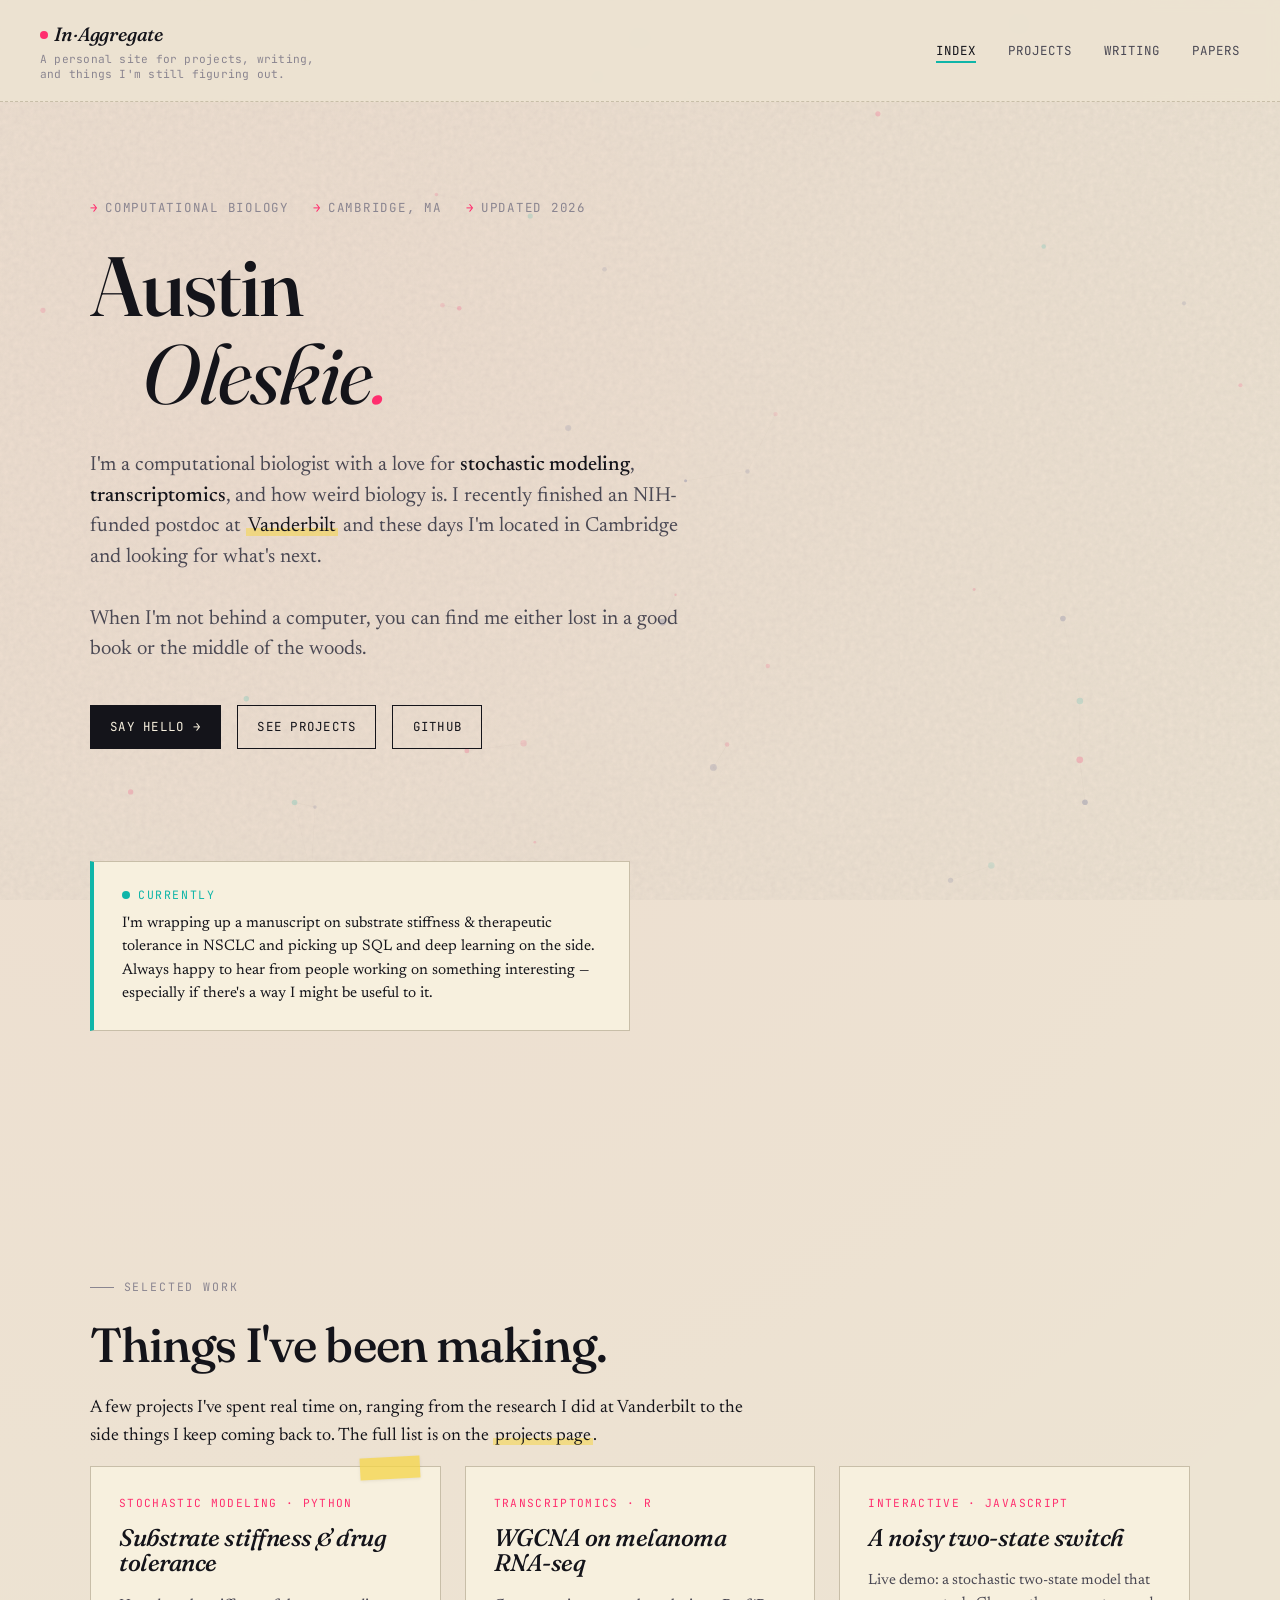
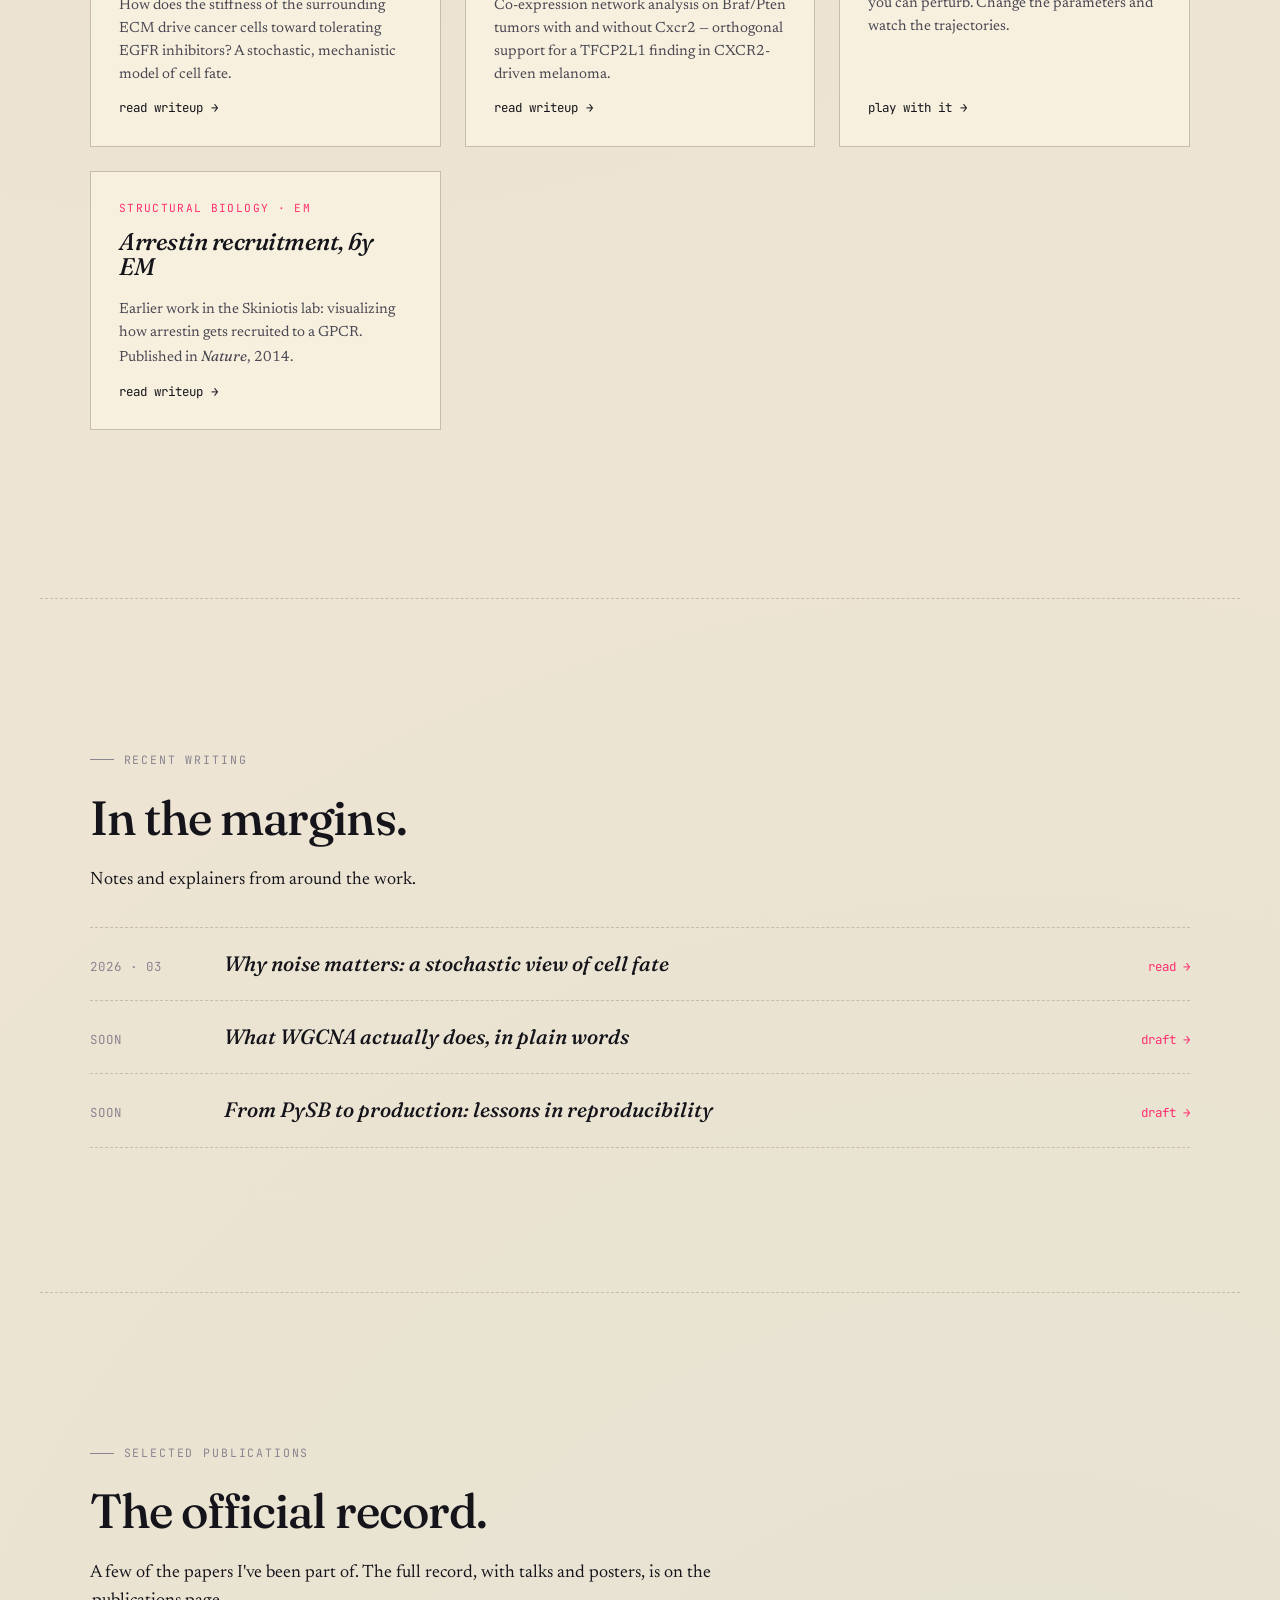
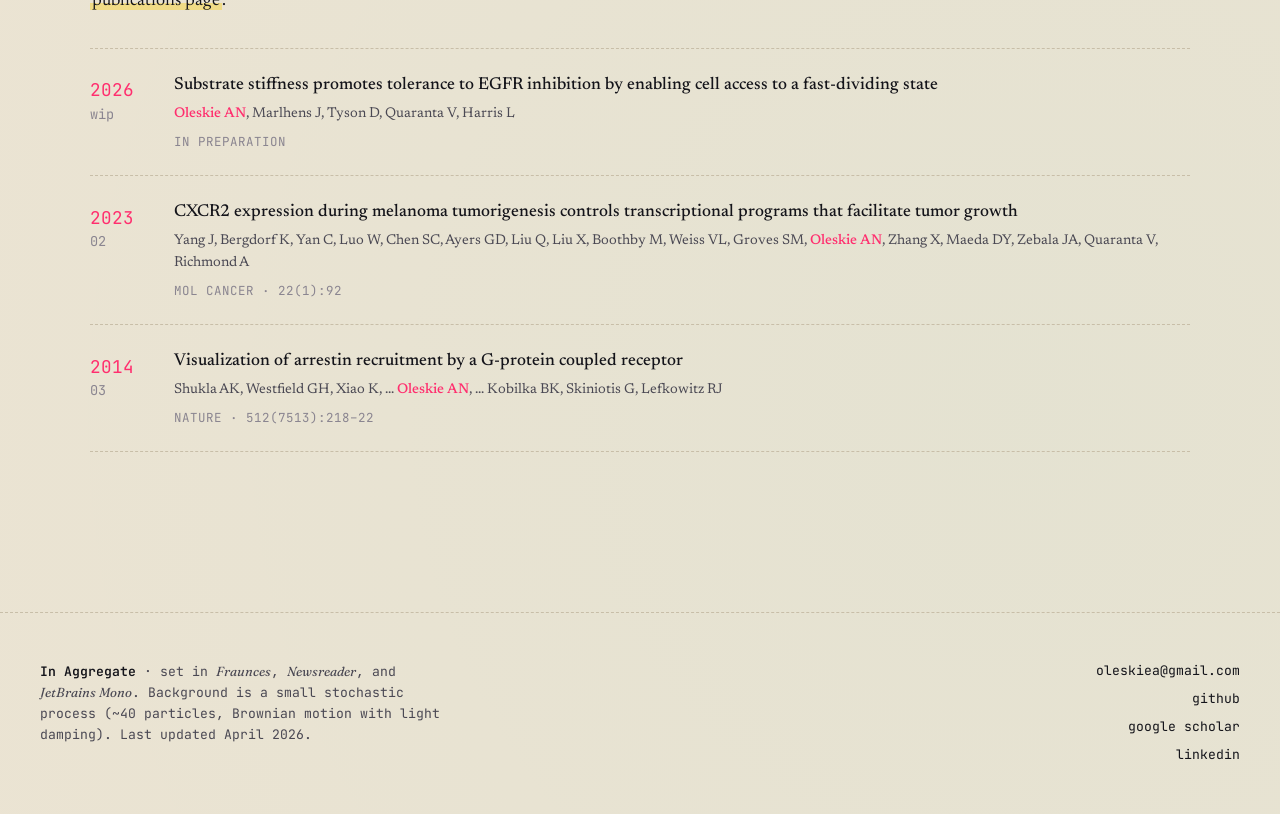
==== commit 911d317f: "Updates to project descriptions Co-authored-by: Copilot <copilot@github.com>" ====
--- a/index.html
+++ b/index.html
@@ -20,7 +20,8 @@
 
   <div class="shell">
     <nav class="top">
-      <div class="mark"><a href="index.html"><span class="dot"></span>In<em>·</em>Aggregate</a><span class="tagline">A personal site for projects, writing, and things I'm still figuring out.</span></div>
+      <div class="mark"><a href="index.html"><span class="dot"></span>In<em>·</em>Aggregate</a><span class="tagline">A
+          personal site for projects, writing, and things I'm still figuring out.</span></div>
       <ul>
         <li><a href="index.html" class="active">index</a></li>
         <li><a href="projects.html">projects</a></li>
@@ -44,8 +45,8 @@
         <p class="lede reveal d2">
           I'm a computational biologist with a love for <strong>stochastic modeling</strong>,
           <strong>transcriptomics</strong>, and how weird biology is. I recently finished
-          an NIH-funded postdoc at <a class="inline" href="https://www.vanderbilt.edu/">Vanderbilt</a>;
-          now located in Cambridge and looking for what's next.<br>
+          an NIH-funded postdoc at <a class="inline" href="https://www.vanderbilt.edu/">Vanderbilt</a>
+          and these days I'm located in Cambridge and looking for what's next.<br>
           <br>
           When I'm not behind a computer, you can find me either lost in a good book
           or the middle of the woods.
@@ -61,9 +62,10 @@
       <section style="padding-top: 0;">
         <div class="status reveal">
           <div class="label">currently</div>
-          Wrapping up a manuscript on substrate stiffness &amp; therapeutic tolerance in
-          NSCLC. Picking up SQL and deep learning on the side. Open to collaborations
-          and to roles in computational biology, data science, and quantitative research.
+          I'm wrapping up a manuscript on substrate stiffness &amp; therapeutic tolerance in
+          NSCLC and picking up SQL and deep learning on the side. Always happy to hear
+          from people working on something interesting — especially if there's
+          a way I might be useful to it.
         </div>
       </section>
 
@@ -71,7 +73,9 @@
       <section>
         <div class="eyebrow">selected work</div>
         <h2>Things I've been making.</h2>
-        <p>Some projects I've enjoyed working on. Full list <a class="inline" href="projects.html">here</a>.</p>
+        <p>A few projects I've spent real time on, ranging from the research I
+          did at Vanderbilt to the side things I keep coming back to. The full
+          list is on the <a class="inline" href="projects.html">projects page</a>.</p>
 
         <div class="grid-projects">
           <a class="card featured" href="projects.html#stiffness">
@@ -141,7 +145,9 @@
       <section>
         <div class="eyebrow">selected publications</div>
         <h2>The official record.</h2>
-        <p>Full list with talks &amp; posters <a class="inline" href="publications.html">here</a>.</p>
+        <p>A few of the papers I've been part of. The full record, with talks
+          and posters, is on the <a class="inline" href="publications.html">publications
+            page</a>.</p>
 
         <ol class="pub-list">
           <li>
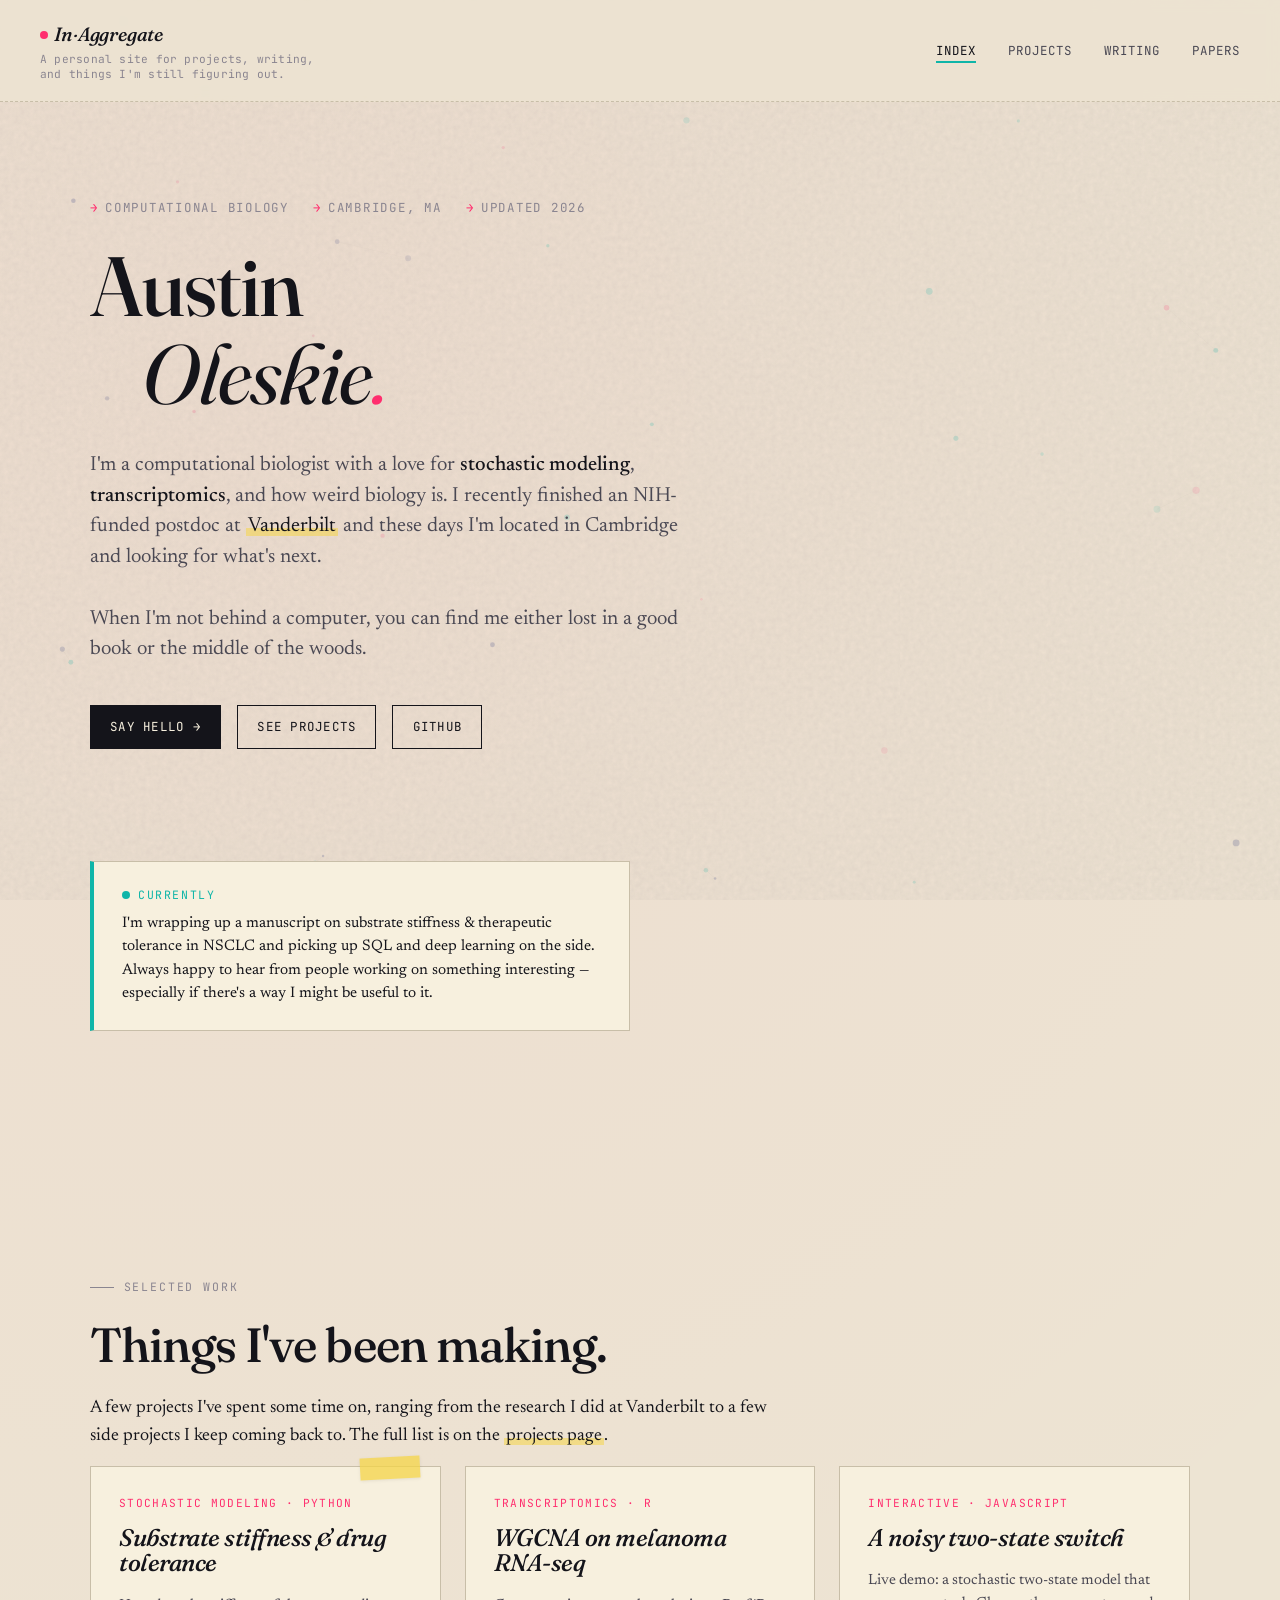
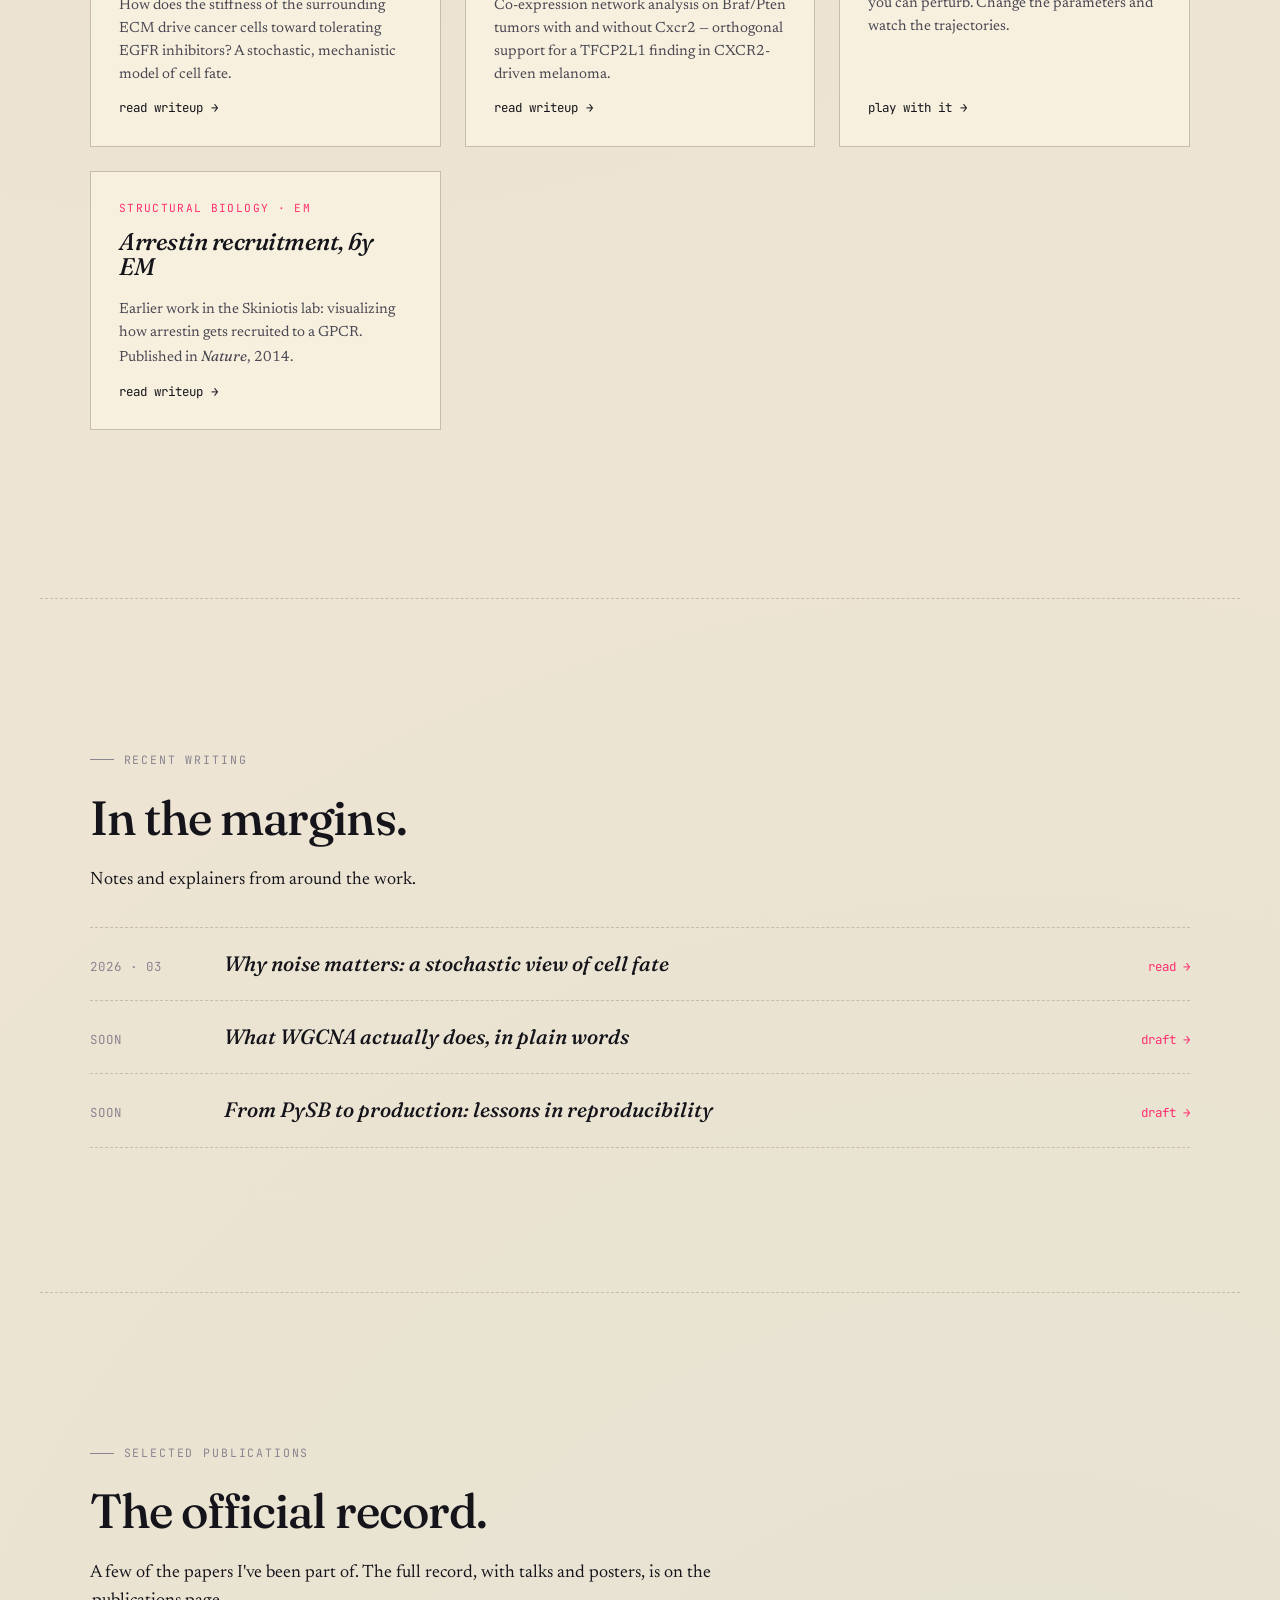
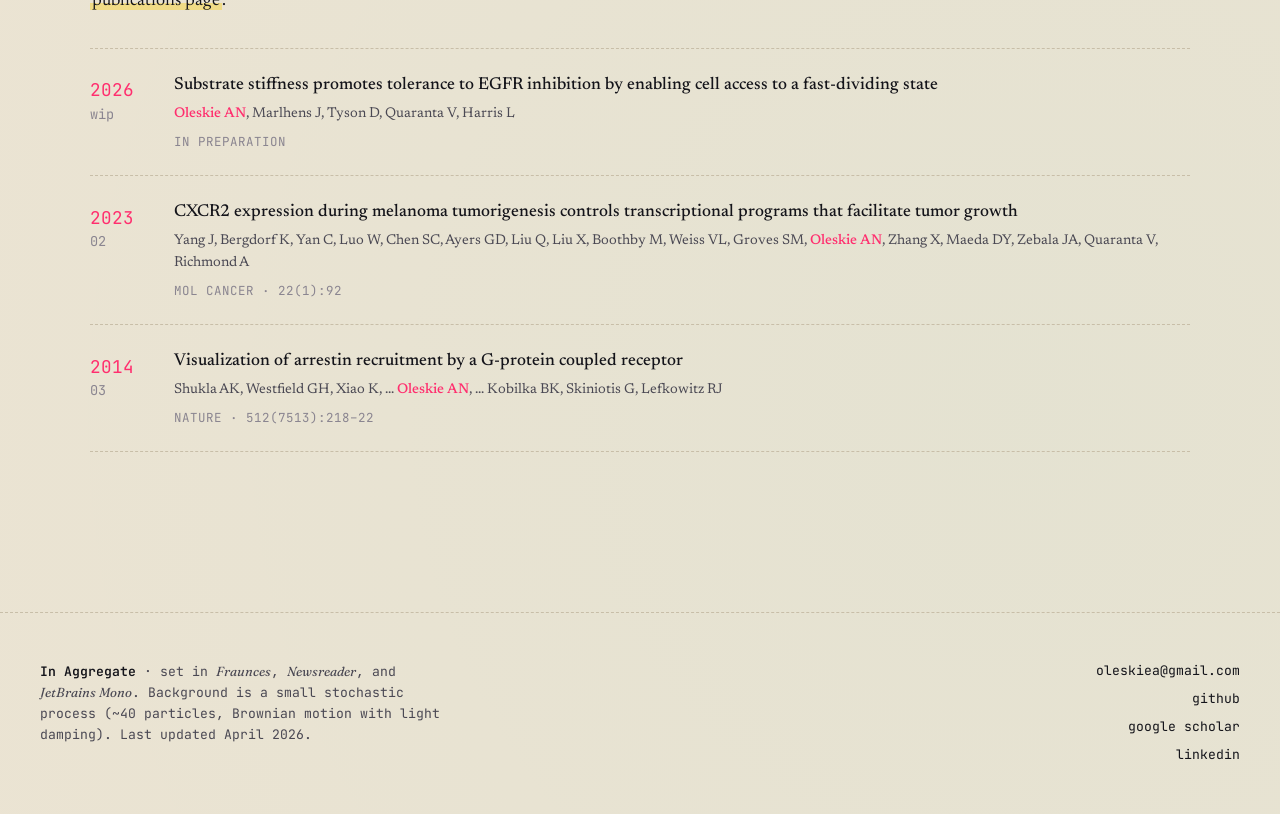
==== commit 1faeb247: "Some small edits to projects description" ====
--- a/index.html
+++ b/index.html
@@ -73,8 +73,8 @@
       <section>
         <div class="eyebrow">selected work</div>
         <h2>Things I've been making.</h2>
-        <p>A few projects I've spent real time on, ranging from the research I
-          did at Vanderbilt to the side things I keep coming back to. The full
+        <p>A few projects I've spent some time on, ranging from the research I
+          did at Vanderbilt to a few side projects I keep coming back to. The full
           list is on the <a class="inline" href="projects.html">projects page</a>.</p>
 
         <div class="grid-projects">
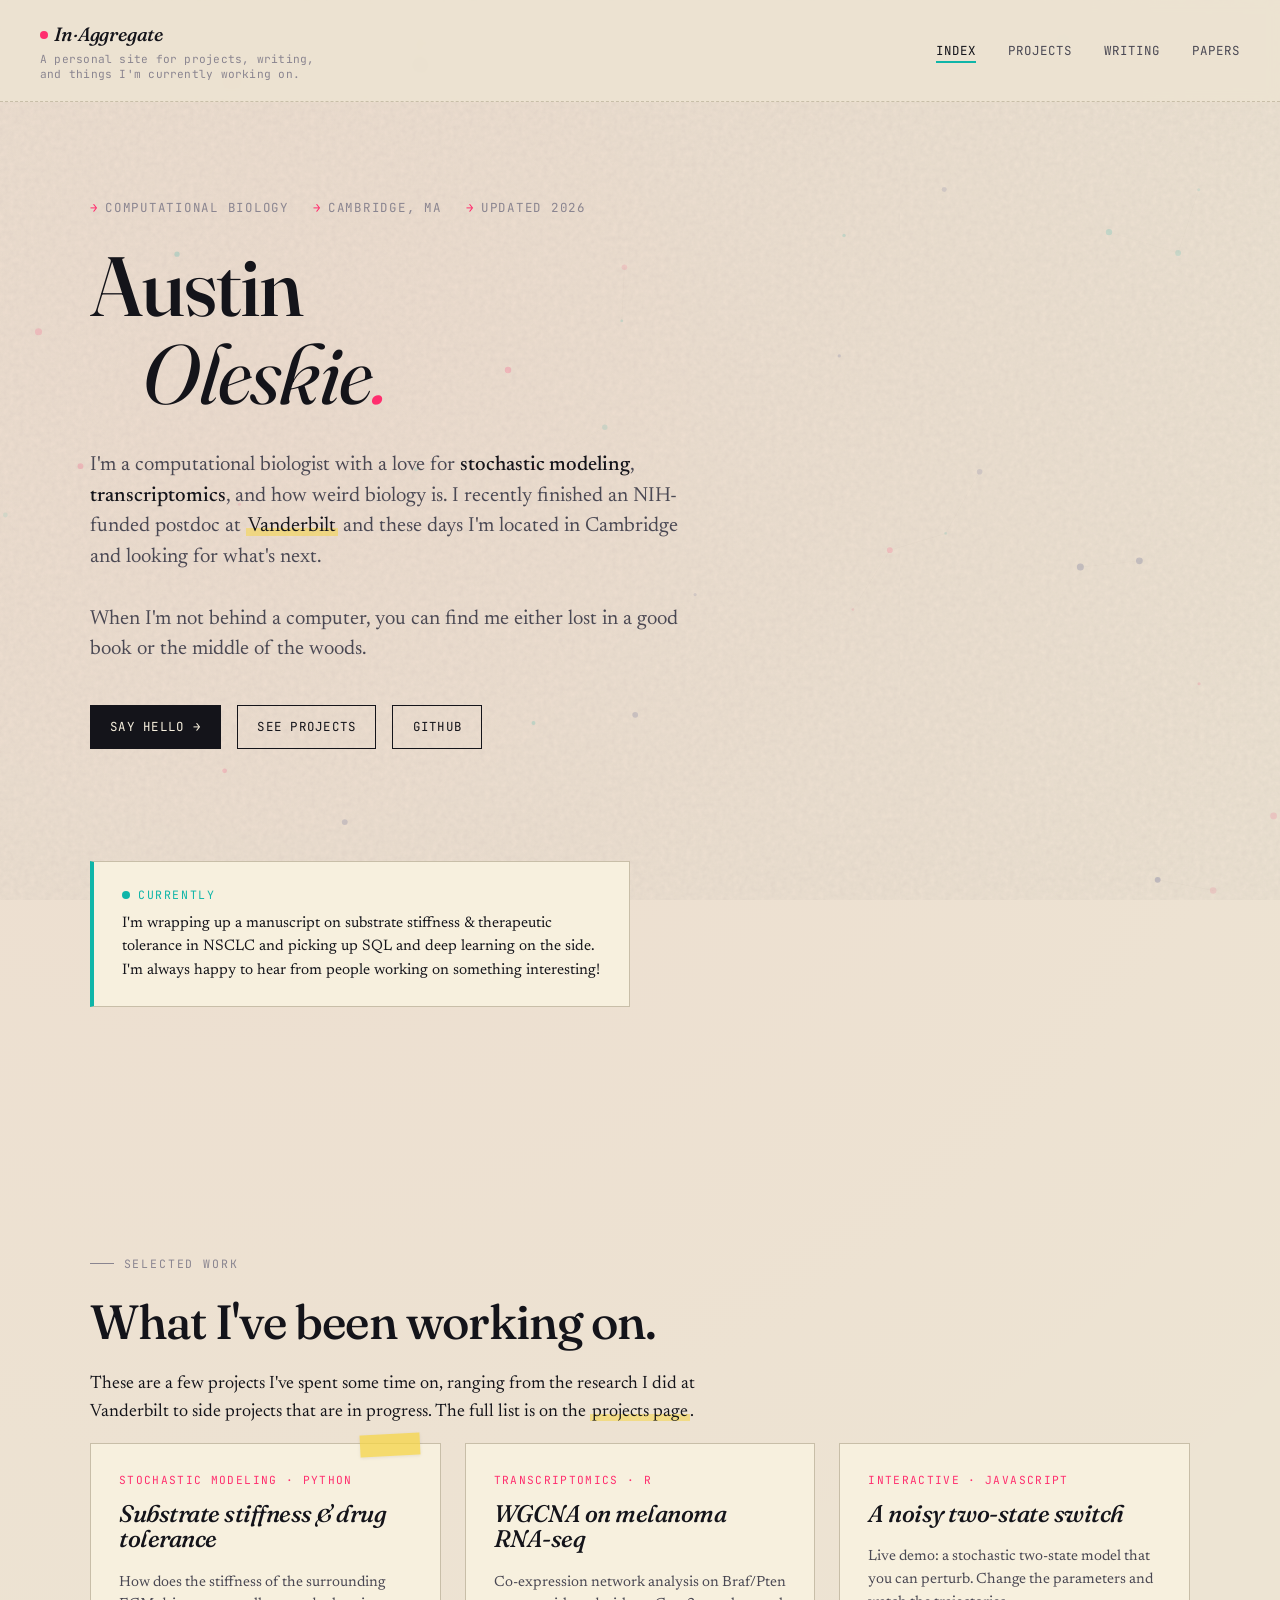
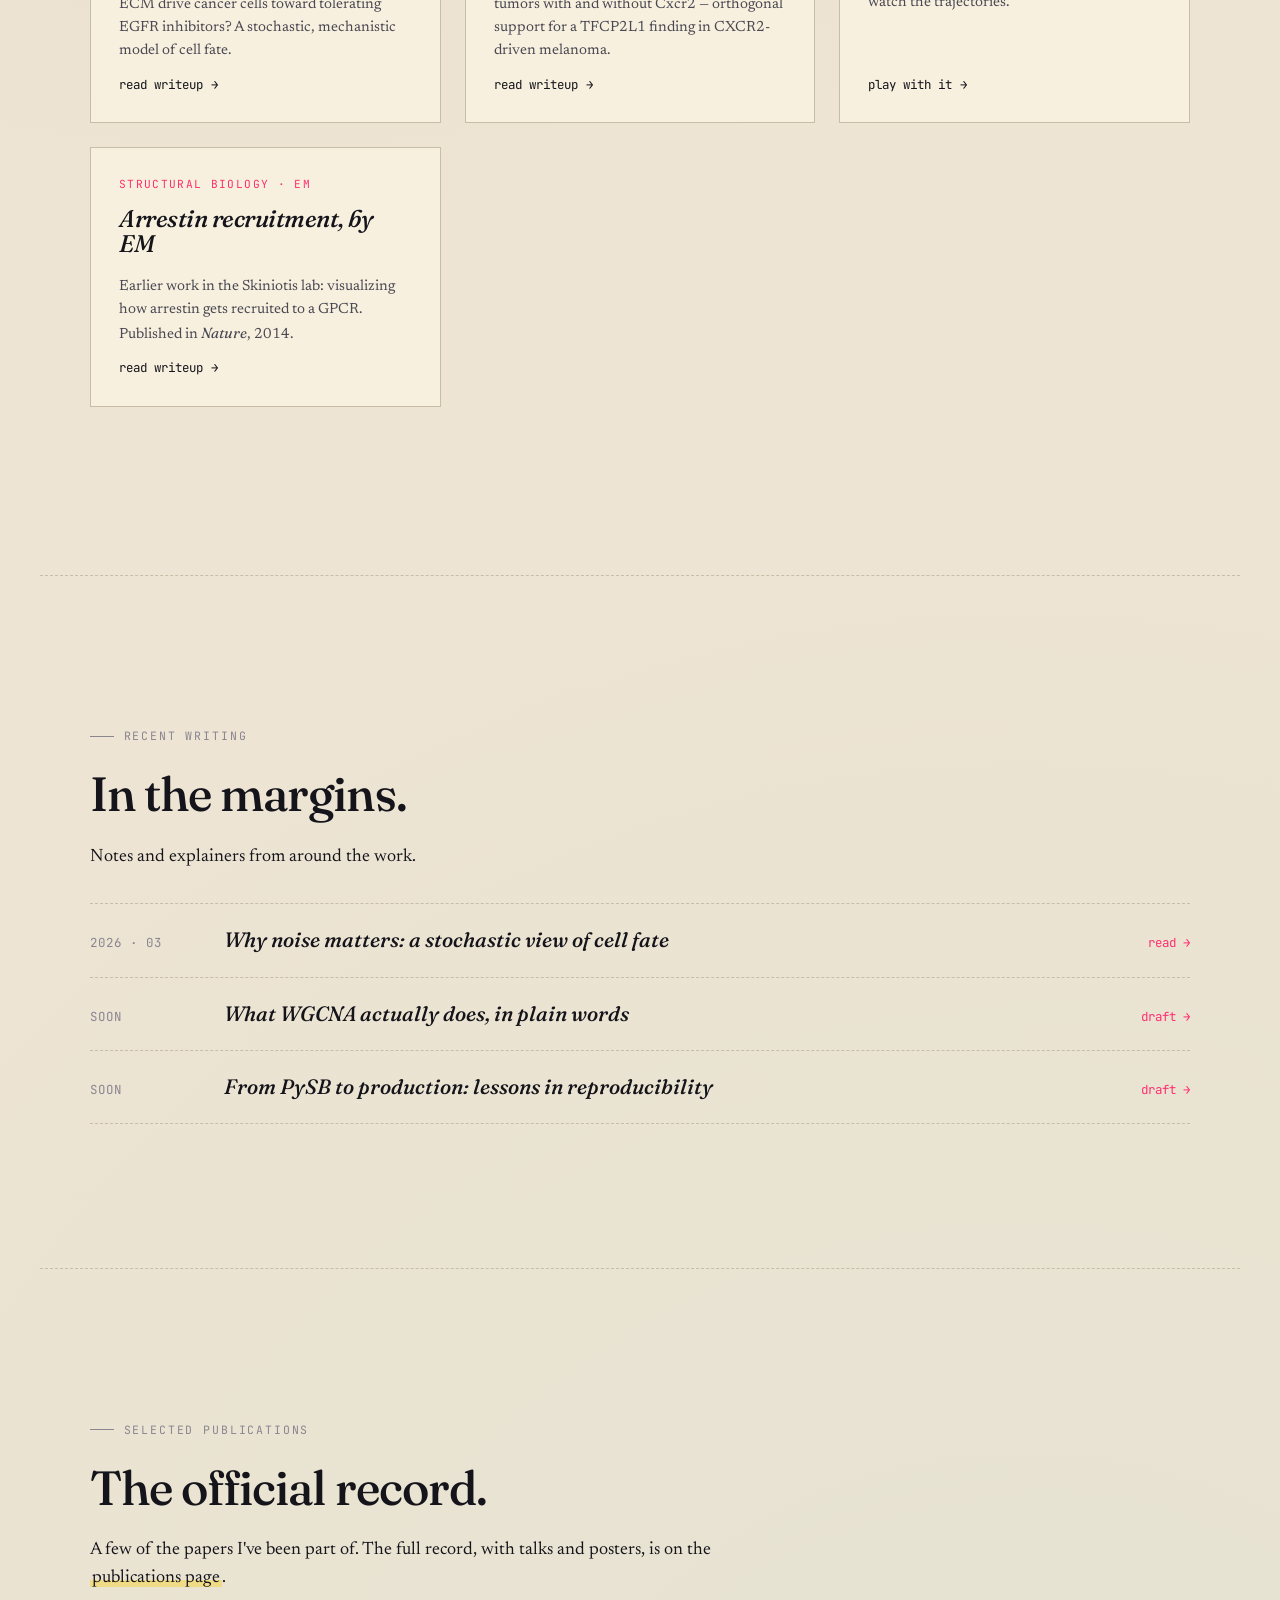
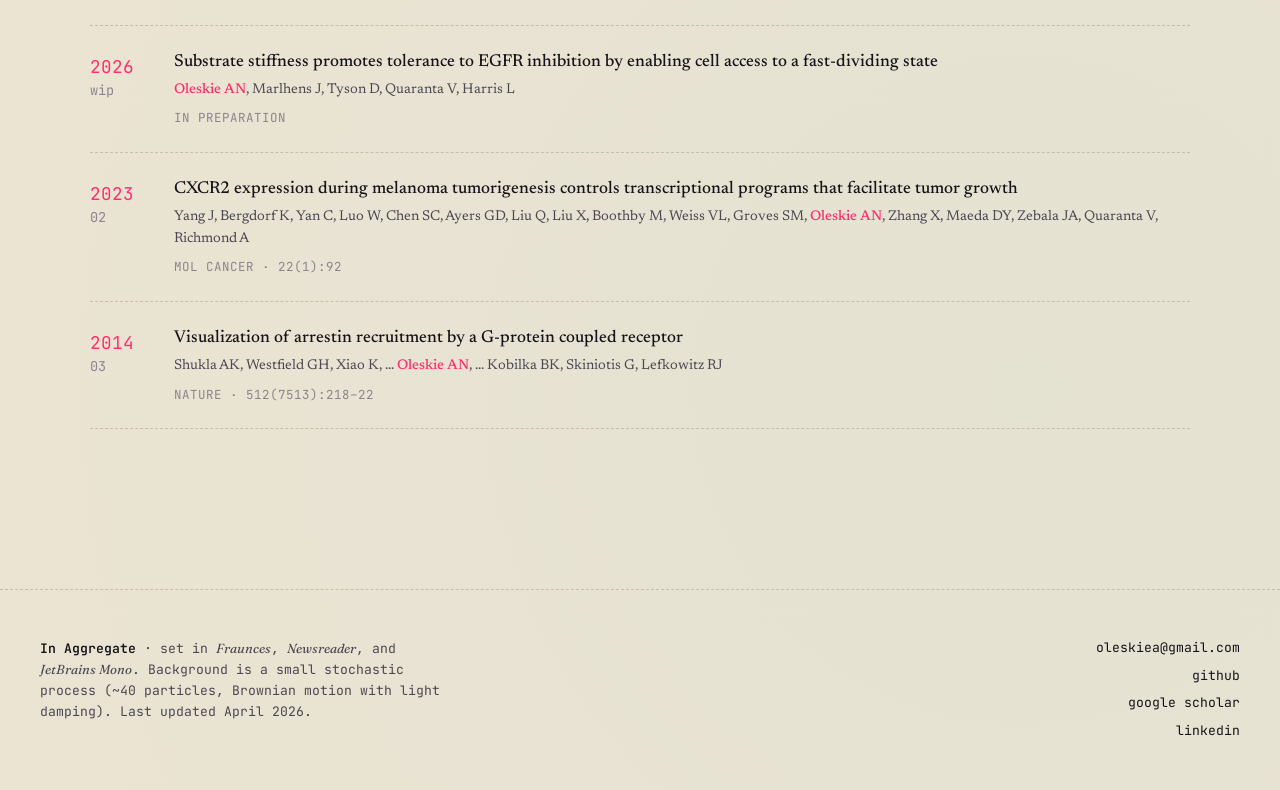
==== commit 9f776cea: "Update site description" ====
--- a/index.html
+++ b/index.html
@@ -21,7 +21,7 @@
   <div class="shell">
     <nav class="top">
       <div class="mark"><a href="index.html"><span class="dot"></span>In<em>·</em>Aggregate</a><span class="tagline">A
-          personal site for projects, writing, and things I'm still figuring out.</span></div>
+          personal site for projects, writing, and things I'm currently working on.</span></div>
       <ul>
         <li><a href="index.html" class="active">index</a></li>
         <li><a href="projects.html">projects</a></li>
@@ -63,18 +63,17 @@
         <div class="status reveal">
           <div class="label">currently</div>
           I'm wrapping up a manuscript on substrate stiffness &amp; therapeutic tolerance in
-          NSCLC and picking up SQL and deep learning on the side. Always happy to hear
-          from people working on something interesting — especially if there's
-          a way I might be useful to it.
+          NSCLC and picking up SQL and deep learning on the side. I'm always happy to hear
+          from people working on something interesting!
         </div>
       </section>
 
       <!-- ─── projects ─── -->
       <section>
         <div class="eyebrow">selected work</div>
-        <h2>Things I've been making.</h2>
-        <p>A few projects I've spent some time on, ranging from the research I
-          did at Vanderbilt to a few side projects I keep coming back to. The full
+        <h2>What I've been working on.</h2>
+        <p>These are a few projects I've spent some time on, ranging from the research I
+          did at Vanderbilt to side projects that are in progress. The full
           list is on the <a class="inline" href="projects.html">projects page</a>.</p>
 
         <div class="grid-projects">
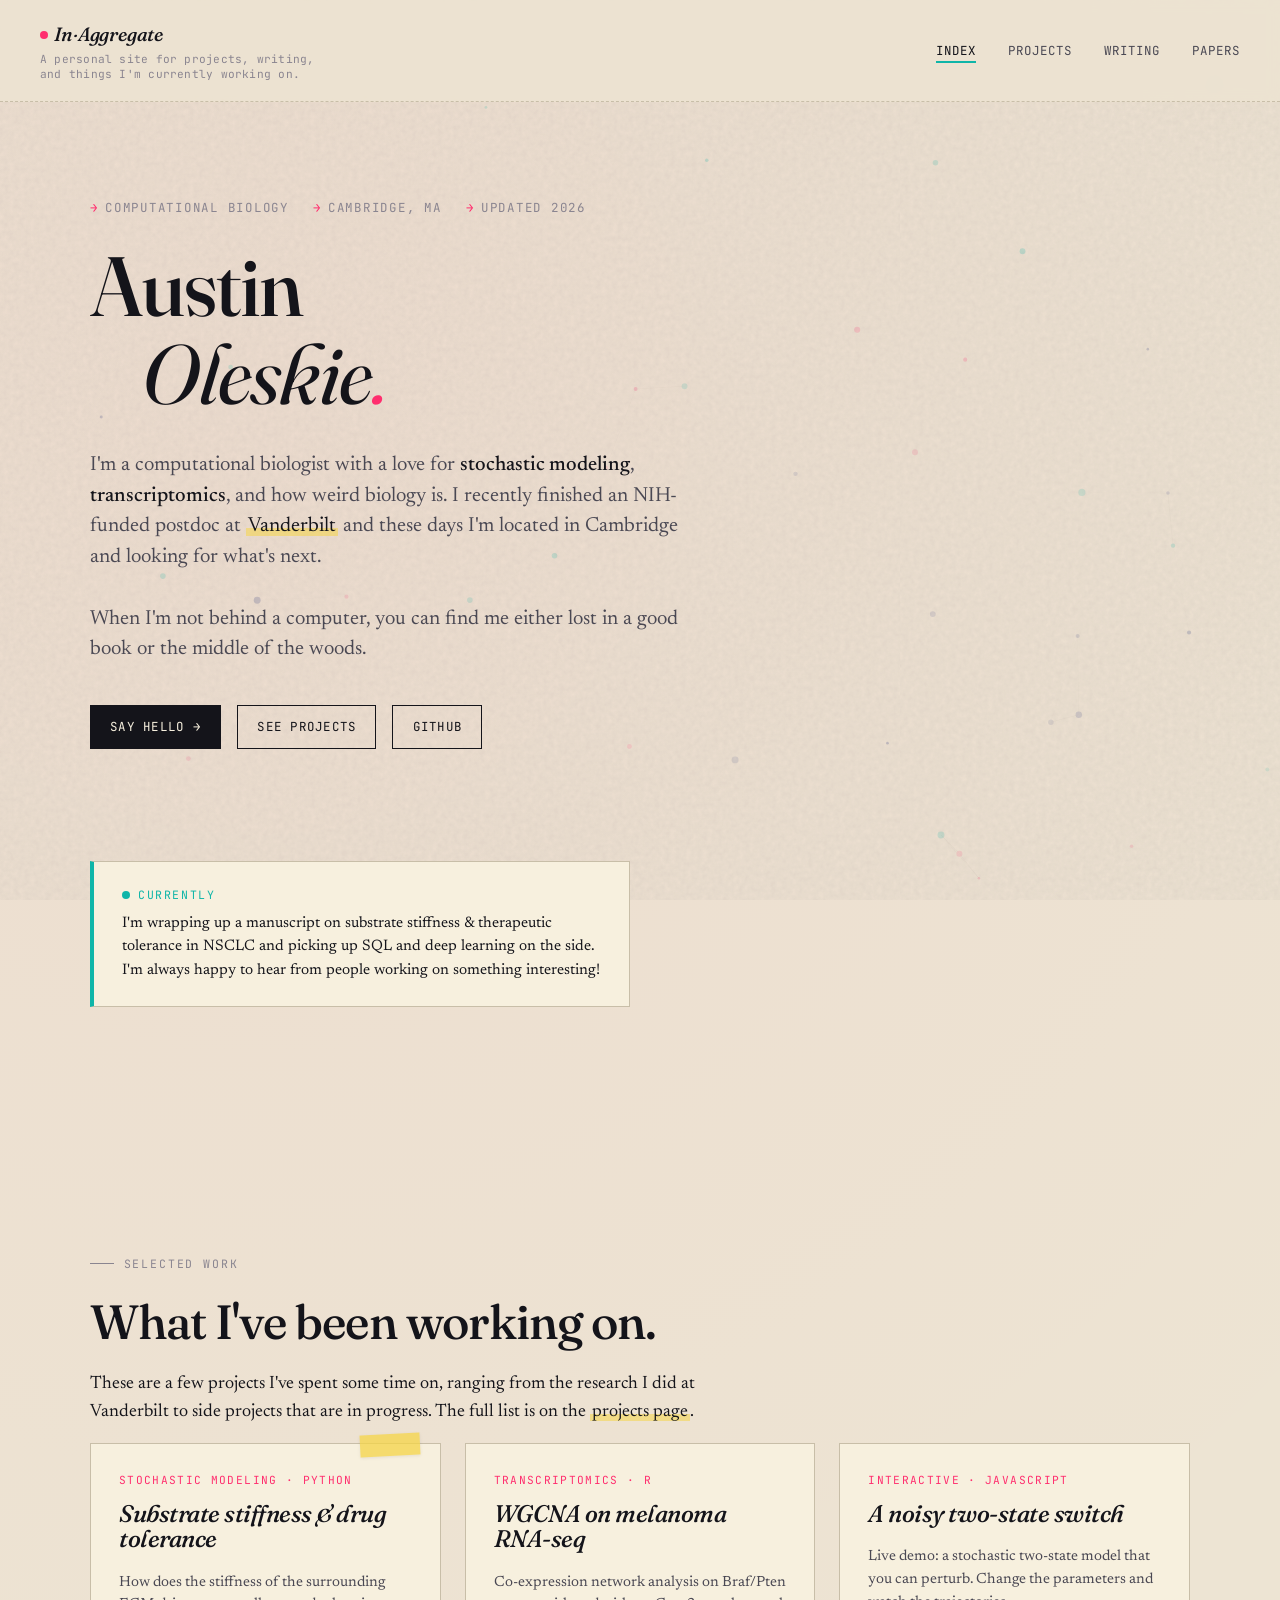
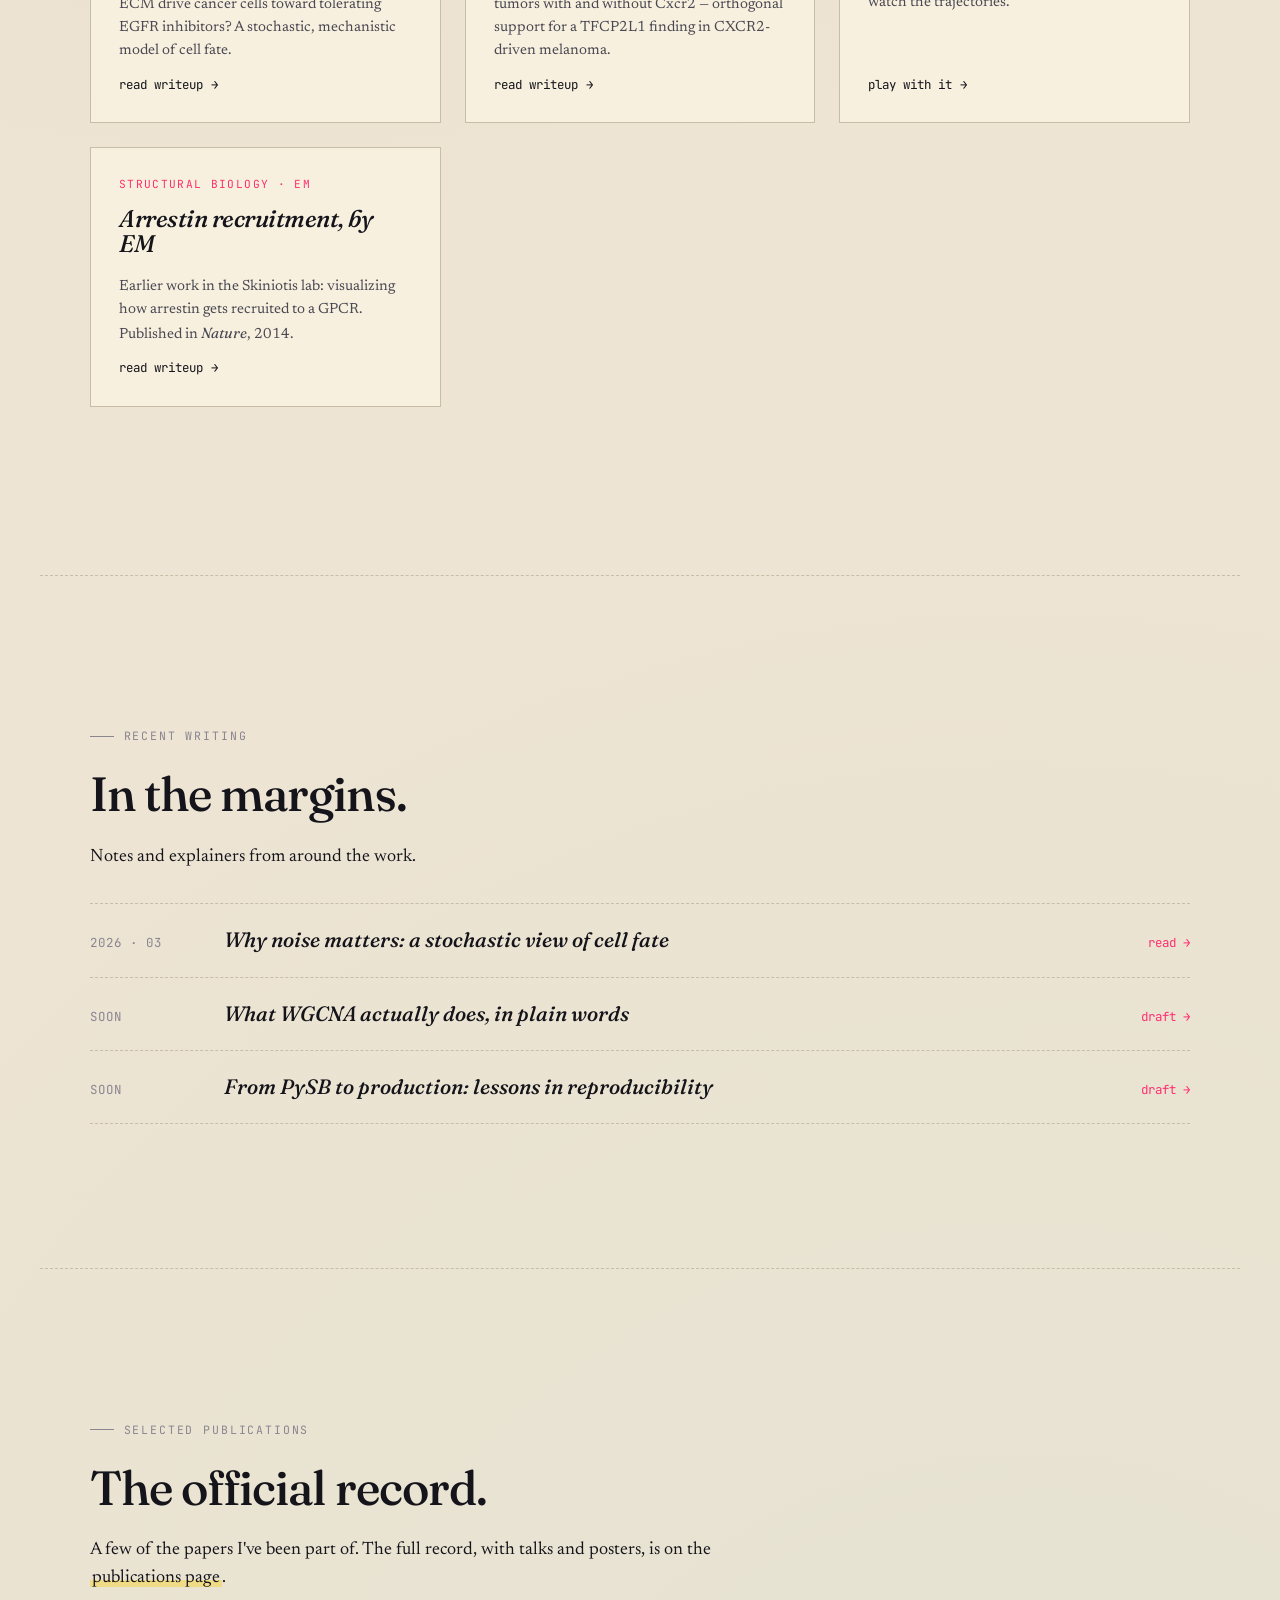
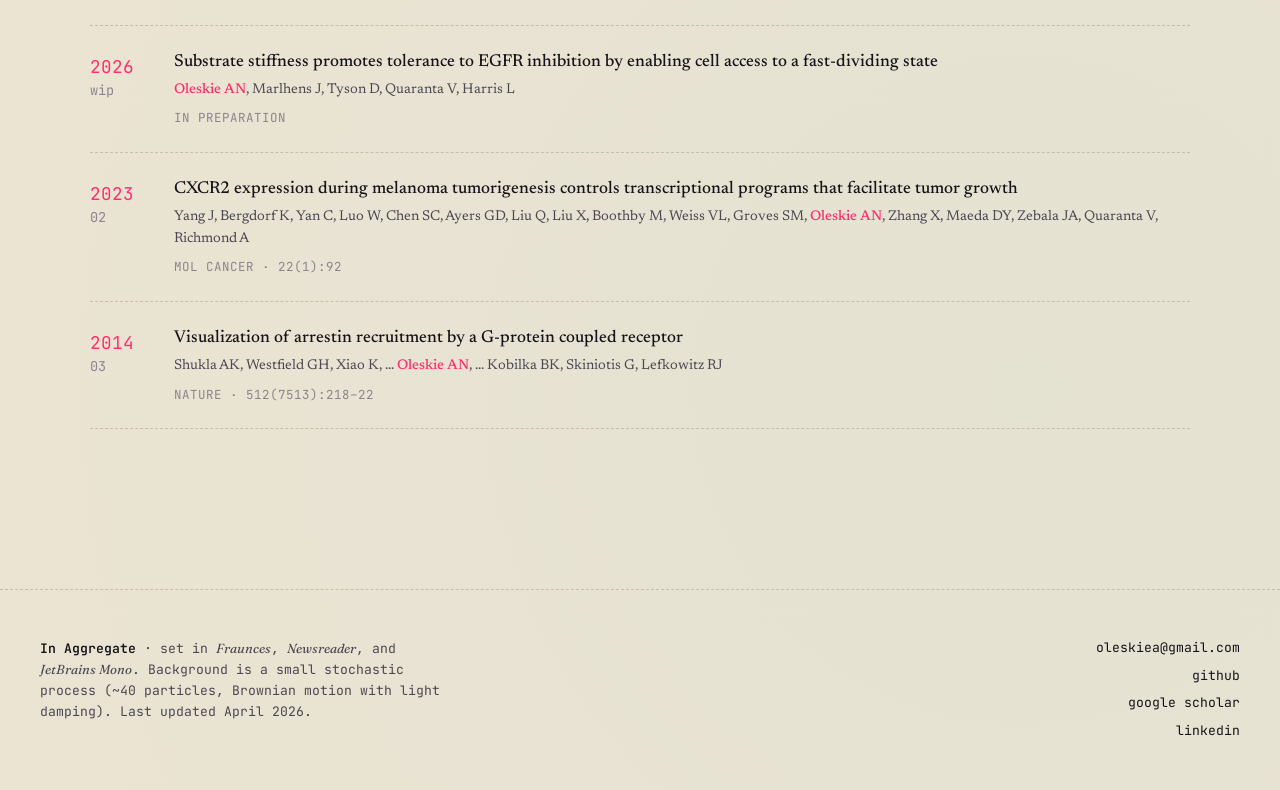
==== commit b9528f53: "Fix an incorrect link" ====
--- a/index.html
+++ b/index.html
@@ -54,7 +54,7 @@
         <div class="actions reveal d3">
           <a class="btn primary" href="mailto:oleskiea@gmail.com">say hello →</a>
           <a class="btn" href="projects.html">see projects</a>
-          <a class="btn" href="https://github.com/" target="_blank" rel="noopener">github</a>
+          <a class="btn" href="https://github.com/aoleskie" target="_blank" rel="noopener">github</a>
         </div>
       </section>
 
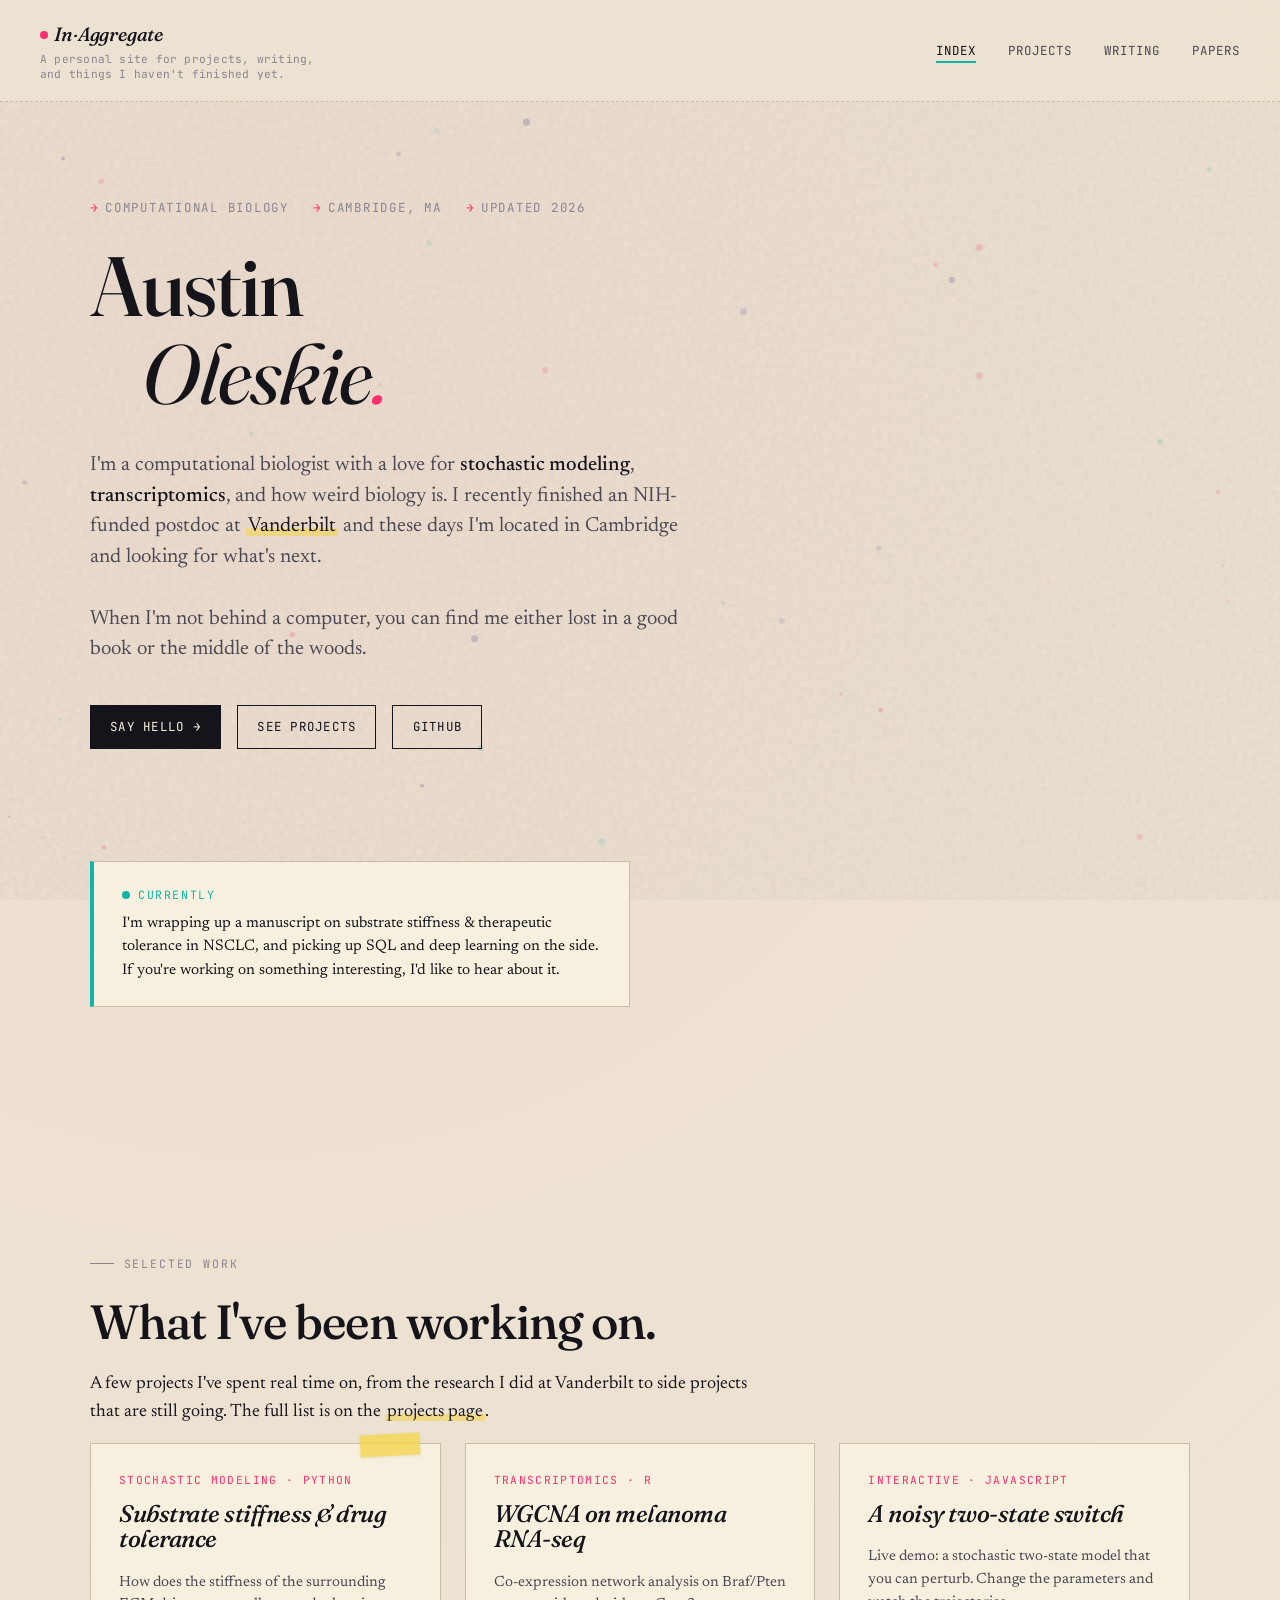
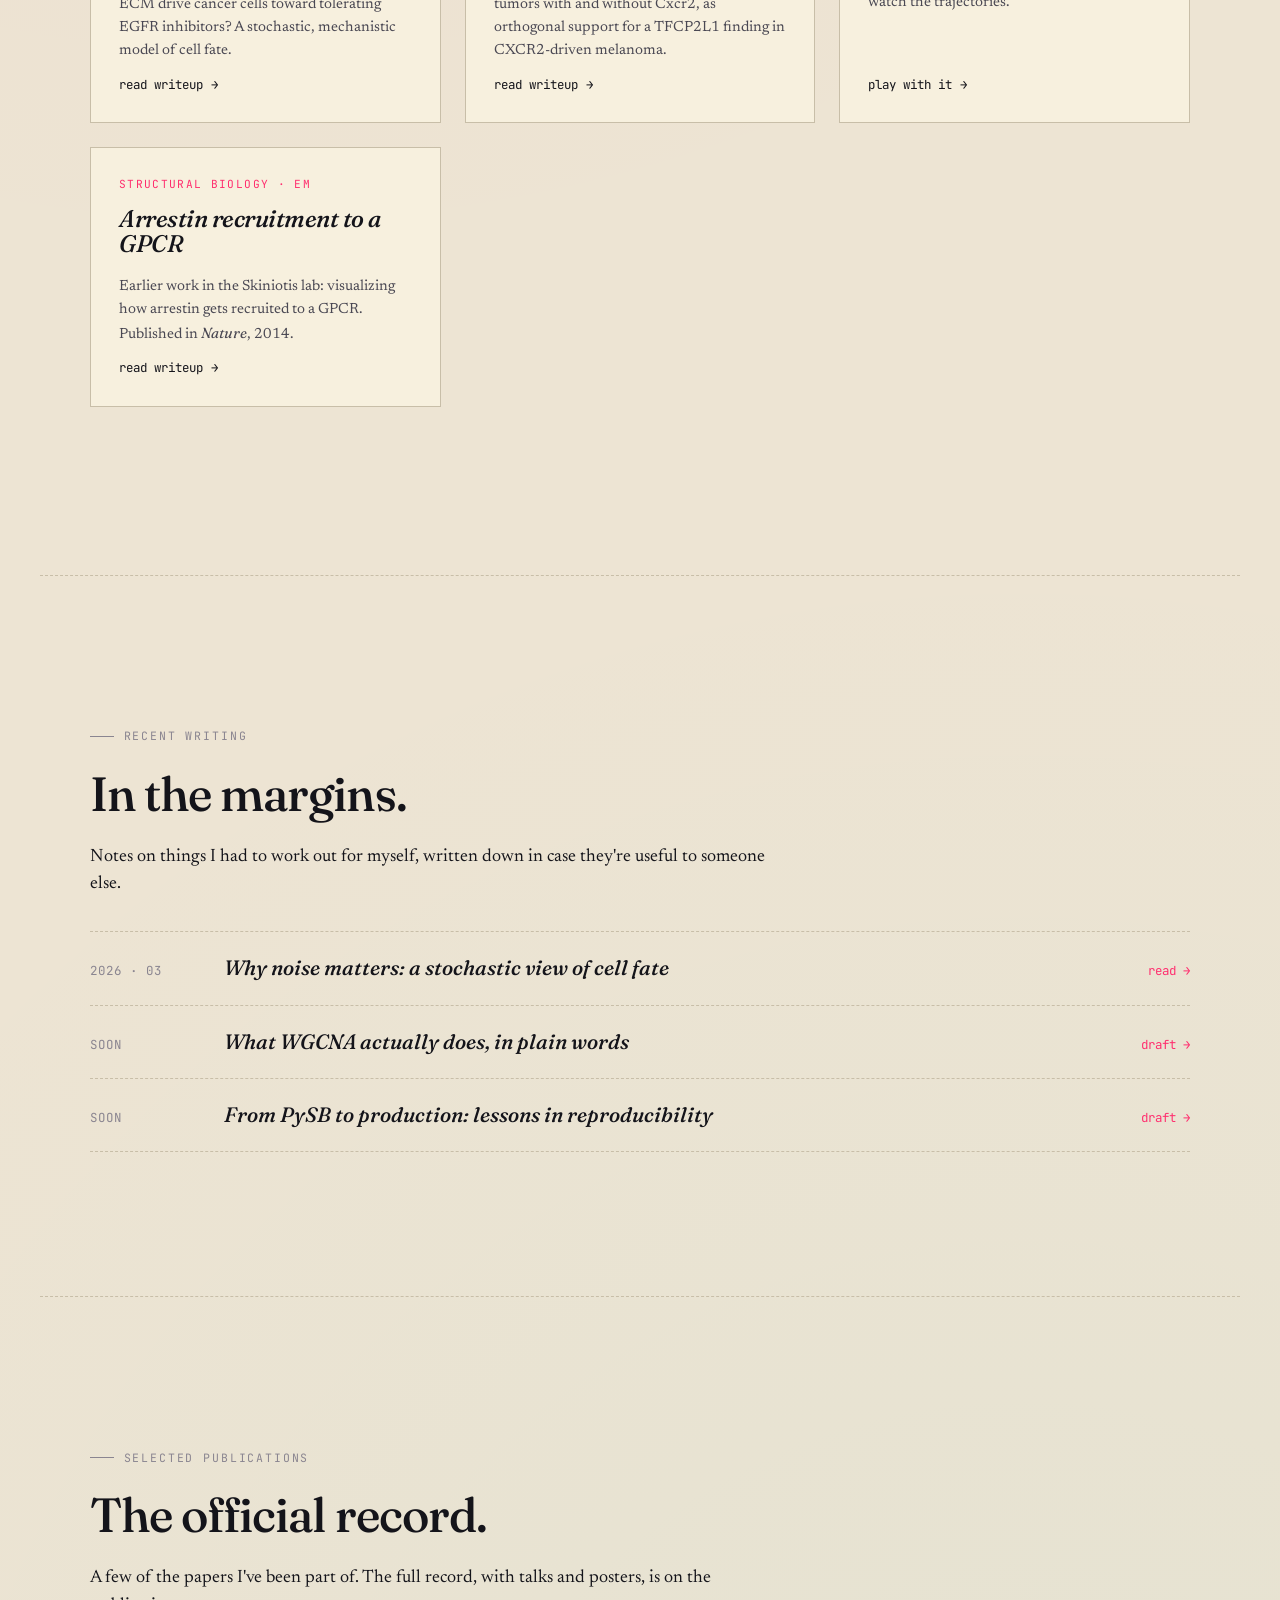
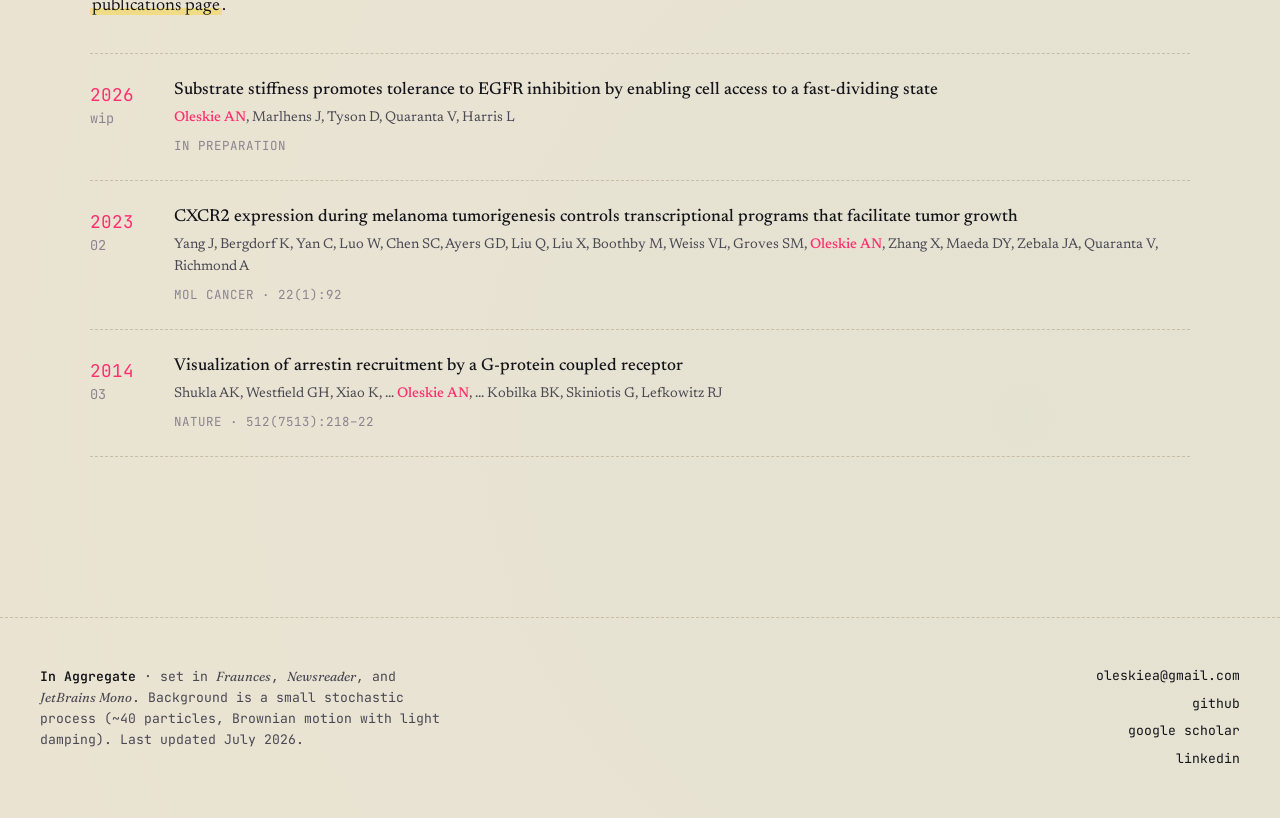
==== commit 8a9909a7: "Edit site copy to remove stilted, off-register language A pass over every page of prose on the site," ====
--- a/index.html
+++ b/index.html
@@ -21,7 +21,7 @@
   <div class="shell">
     <nav class="top">
       <div class="mark"><a href="index.html"><span class="dot"></span>In<em>·</em>Aggregate</a><span class="tagline">A
-          personal site for projects, writing, and things I'm currently working on.</span></div>
+          personal site for projects, writing, and things I haven't finished yet.</span></div>
       <ul>
         <li><a href="index.html" class="active">index</a></li>
         <li><a href="projects.html">projects</a></li>
@@ -63,8 +63,8 @@
         <div class="status reveal">
           <div class="label">currently</div>
           I'm wrapping up a manuscript on substrate stiffness &amp; therapeutic tolerance in
-          NSCLC and picking up SQL and deep learning on the side. I'm always happy to hear
-          from people working on something interesting!
+          NSCLC, and picking up SQL and deep learning on the side. If you're working on
+          something interesting, I'd like to hear about it.
         </div>
       </section>
 
@@ -72,9 +72,9 @@
       <section>
         <div class="eyebrow">selected work</div>
         <h2>What I've been working on.</h2>
-        <p>These are a few projects I've spent some time on, ranging from the research I
-          did at Vanderbilt to side projects that are in progress. The full
-          list is on the <a class="inline" href="projects.html">projects page</a>.</p>
+        <p>A few projects I've spent real time on, from the research I did at Vanderbilt
+          to side projects that are still going. The full list is on the
+          <a class="inline" href="projects.html">projects page</a>.</p>
 
         <div class="grid-projects">
           <a class="card featured" href="projects.html#stiffness">
@@ -89,7 +89,7 @@
             <span class="tag">transcriptomics · R</span>
             <h3>WGCNA on melanoma RNA-seq</h3>
             <p>Co-expression network analysis on Braf/Pten tumors with and without
-              Cxcr2 — orthogonal support for a TFCP2L1 finding in CXCR2-driven melanoma.</p>
+              Cxcr2, as orthogonal support for a TFCP2L1 finding in CXCR2-driven melanoma.</p>
             <span class="arrow">read writeup</span>
           </a>
 
@@ -103,7 +103,7 @@
 
           <a class="card" href="projects.html#em">
             <span class="tag">structural biology · em</span>
-            <h3>Arrestin recruitment, by EM</h3>
+            <h3>Arrestin recruitment to a GPCR</h3>
             <p>Earlier work in the Skiniotis lab: visualizing how arrestin gets recruited
               to a GPCR. Published in <em>Nature</em>, 2014.</p>
             <span class="arrow">read writeup</span>
@@ -117,7 +117,8 @@
       <section>
         <div class="eyebrow">recent writing</div>
         <h2>In the margins.</h2>
-        <p>Notes and explainers from around the work.</p>
+        <p>Notes on things I had to work out for myself, written down in case they're
+          useful to someone else.</p>
 
         <div class="posts">
           <a class="post-link" href="blog/stochastic-cell-fate.html">
@@ -185,7 +186,7 @@
       <div class="colophon">
         <strong>In Aggregate</strong> · set in <em>Fraunces</em>, <em>Newsreader</em>,
         and <em>JetBrains Mono</em>. Background is a small stochastic process
-        (~40 particles, Brownian motion with light damping). Last updated April 2026.
+        (~40 particles, Brownian motion with light damping). Last updated July 2026.
       </div>
       <div class="links">
         <a href="mailto:oleskiea@gmail.com">oleskiea@gmail.com</a>
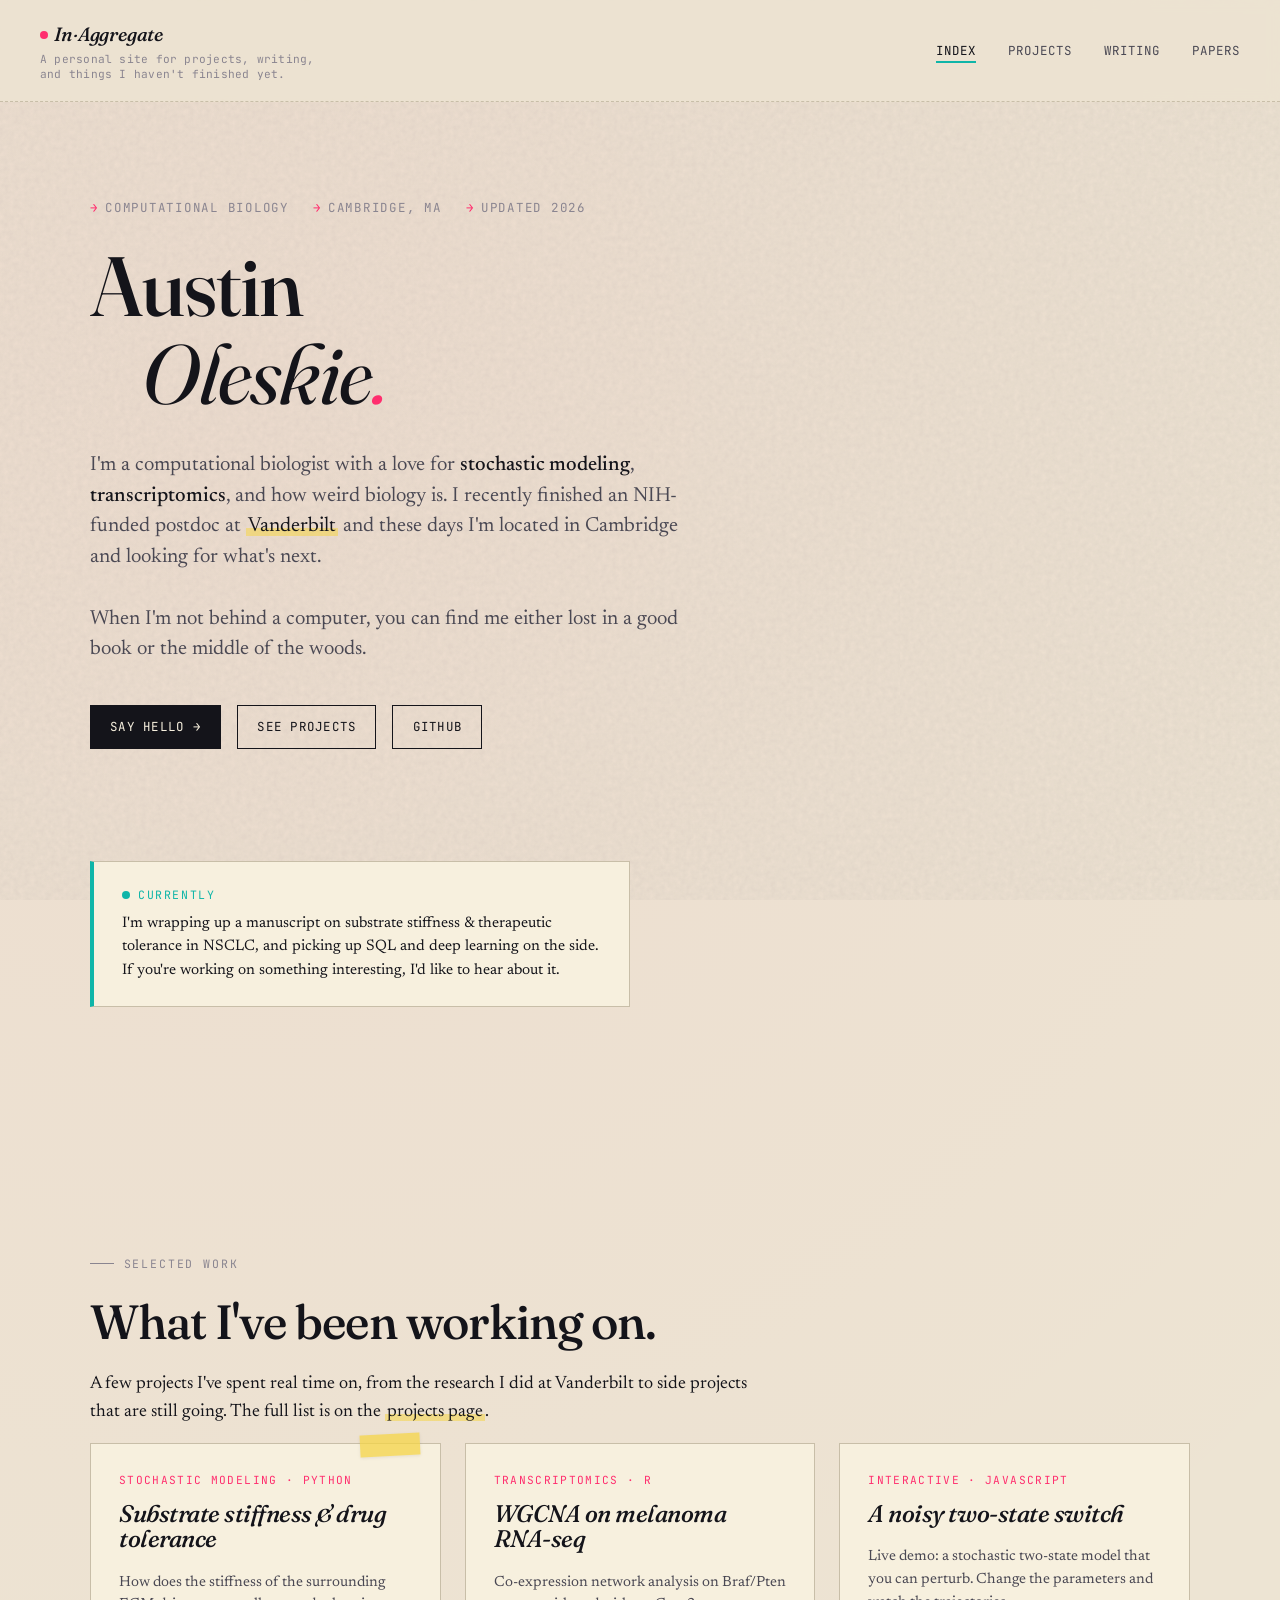
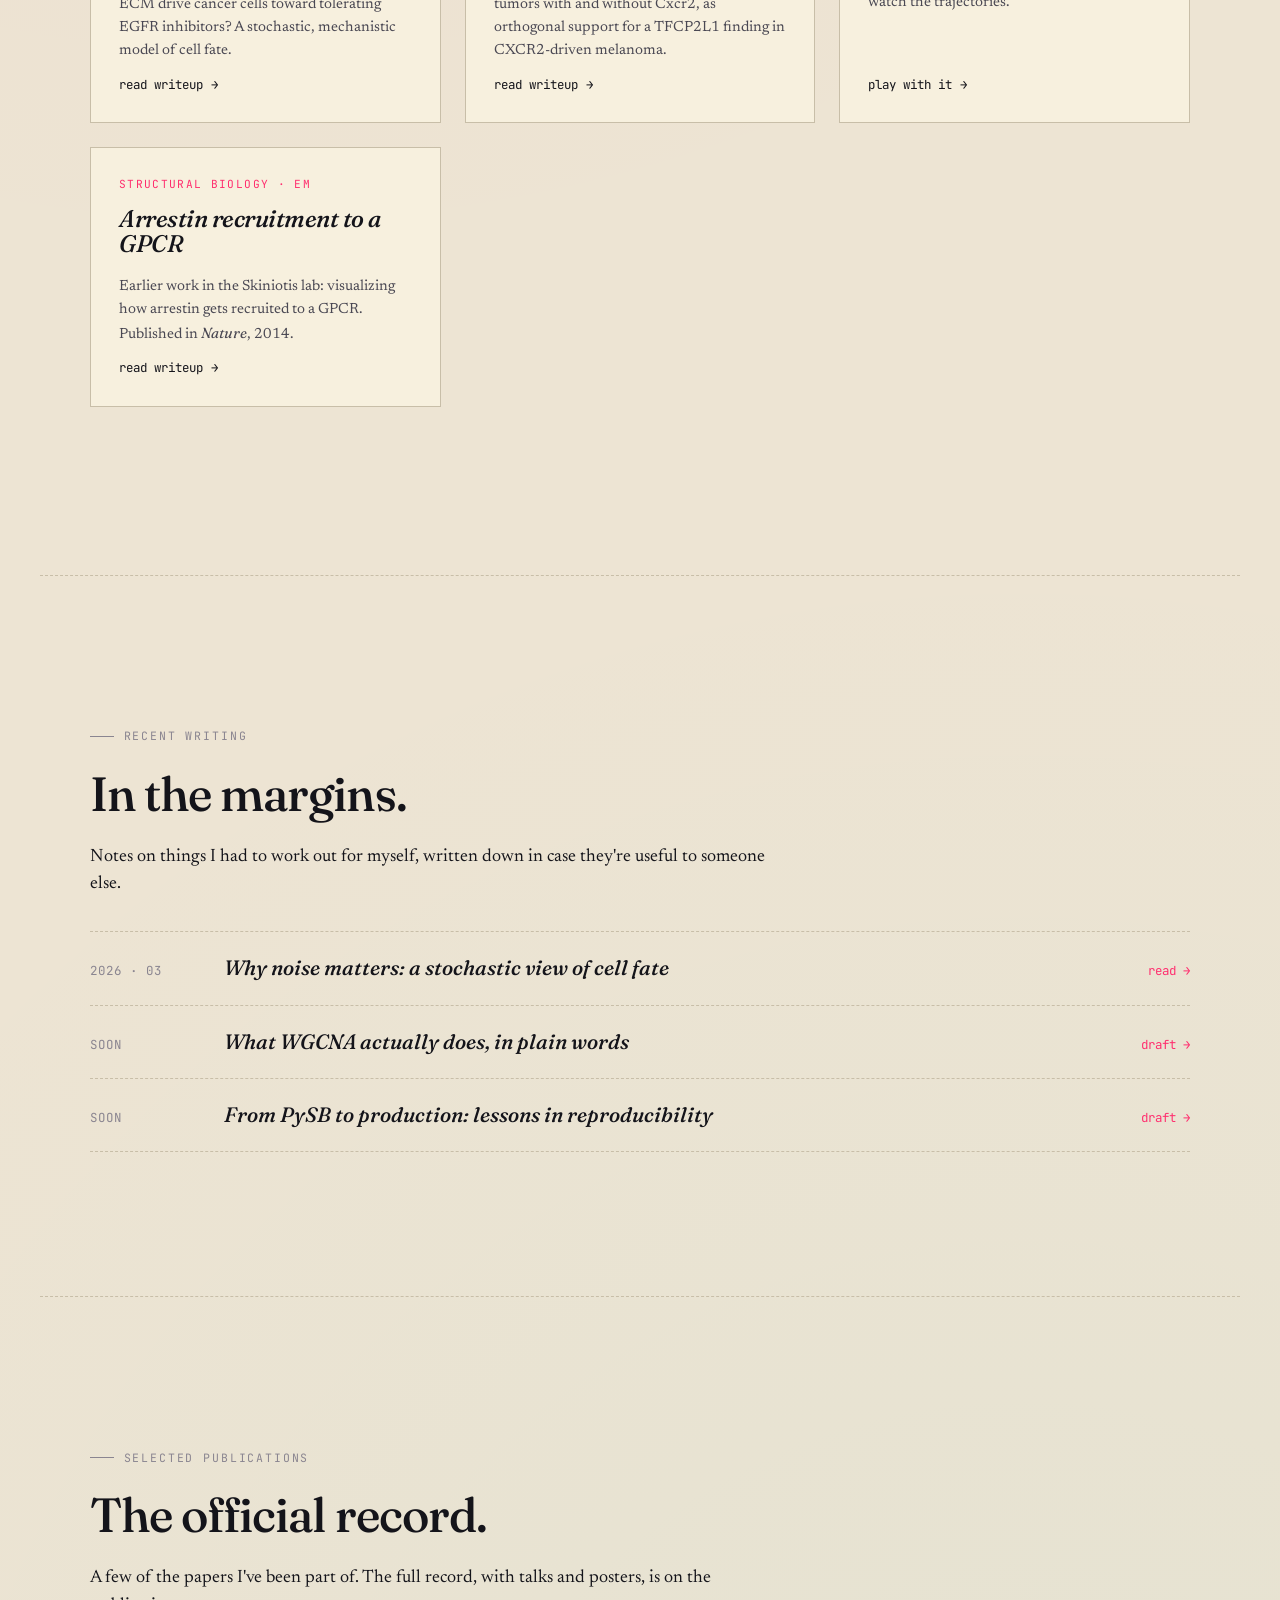
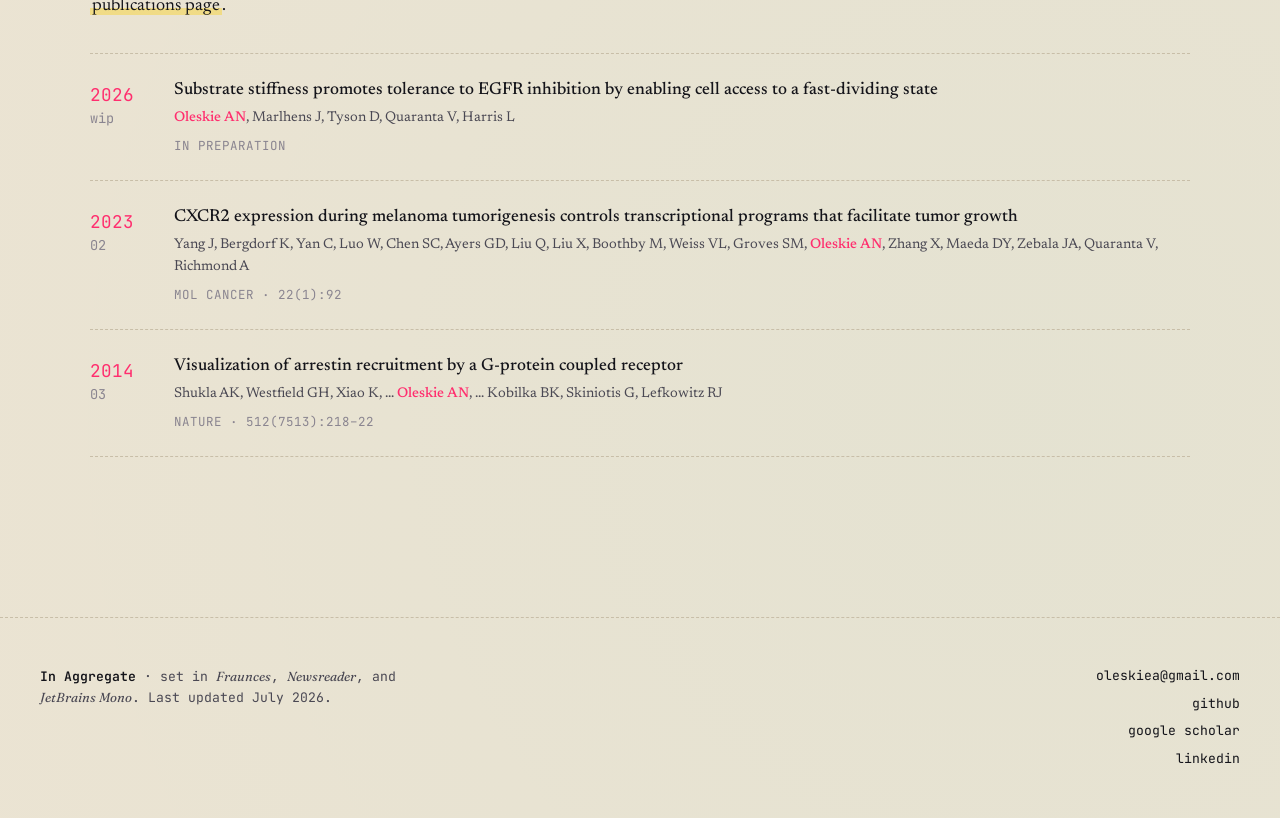
==== commit 78c5f73b: "Remove the particle background, add a reduced-motion block The floating particle canvas was the most" ====
--- a/index.html
+++ b/index.html
@@ -16,8 +16,6 @@
 </head>
 
 <body>
-  <canvas id="particles"></canvas>
-
   <div class="shell">
     <nav class="top">
       <div class="mark"><a href="index.html"><span class="dot"></span>In<em>·</em>Aggregate</a><span class="tagline">A
@@ -185,8 +183,7 @@
     <footer>
       <div class="colophon">
         <strong>In Aggregate</strong> · set in <em>Fraunces</em>, <em>Newsreader</em>,
-        and <em>JetBrains Mono</em>. Background is a small stochastic process
-        (~40 particles, Brownian motion with light damping). Last updated July 2026.
+        and <em>JetBrains Mono</em>. Last updated July 2026.
       </div>
       <div class="links">
         <a href="mailto:oleskiea@gmail.com">oleskiea@gmail.com</a>
@@ -199,7 +196,6 @@
     </footer>
   </div>
 
-  <script src="assets/main.js"></script>
 </body>
 
 </html>
--- a/assets/style.css
+++ b/assets/style.css
@@ -62,15 +62,6 @@
   opacity: 0.4;
   background-image:
     url("data:image/svg+xml,%3Csvg viewBox='0 0 200 200' xmlns='http://www.w3.org/2000/svg'%3E%3Cfilter id='n'%3E%3CfeTurbulence type='fractalNoise' baseFrequency='0.85' numOctaves='2'/%3E%3CfeColorMatrix values='0 0 0 0 0.08 0 0 0 0 0.08 0 0 0 0 0.1 0 0 0 0.18 0'/%3E%3C/filter%3E%3Crect width='100%25' height='100%25' filter='url(%23n)'/%3E%3C/svg%3E");
-}
-
-/* particle canvas */
-#particles {
-  position: fixed;
-  inset: 0;
-  z-index: 0;
-  pointer-events: none;
-  opacity: 0.55;
 }
 
 .shell { position: relative; z-index: 2; }
@@ -855,3 +846,24 @@
   body { font-size: 17px; }
   .pub-list li { grid-template-columns: 1fr; gap: 0.4rem; }
 }
+
+/* ─── reduced motion ────────────────────────────────────── */
+@media (prefers-reduced-motion: reduce) {
+  html { scroll-behavior: auto; }
+
+  *, *::before, *::after {
+    animation-duration: 0.01ms !important;
+    animation-delay: 0ms !important;
+    animation-iteration-count: 1 !important;
+    transition-duration: 0.01ms !important;
+  }
+
+  /* .reveal starts at opacity 0 and relies on its animation to become
+     visible, so the finished state has to be restored explicitly.
+     Switching the animation off on its own would leave the page blank. */
+  .reveal {
+    opacity: 1;
+    transform: none;
+    animation: none;
+  }
+}
